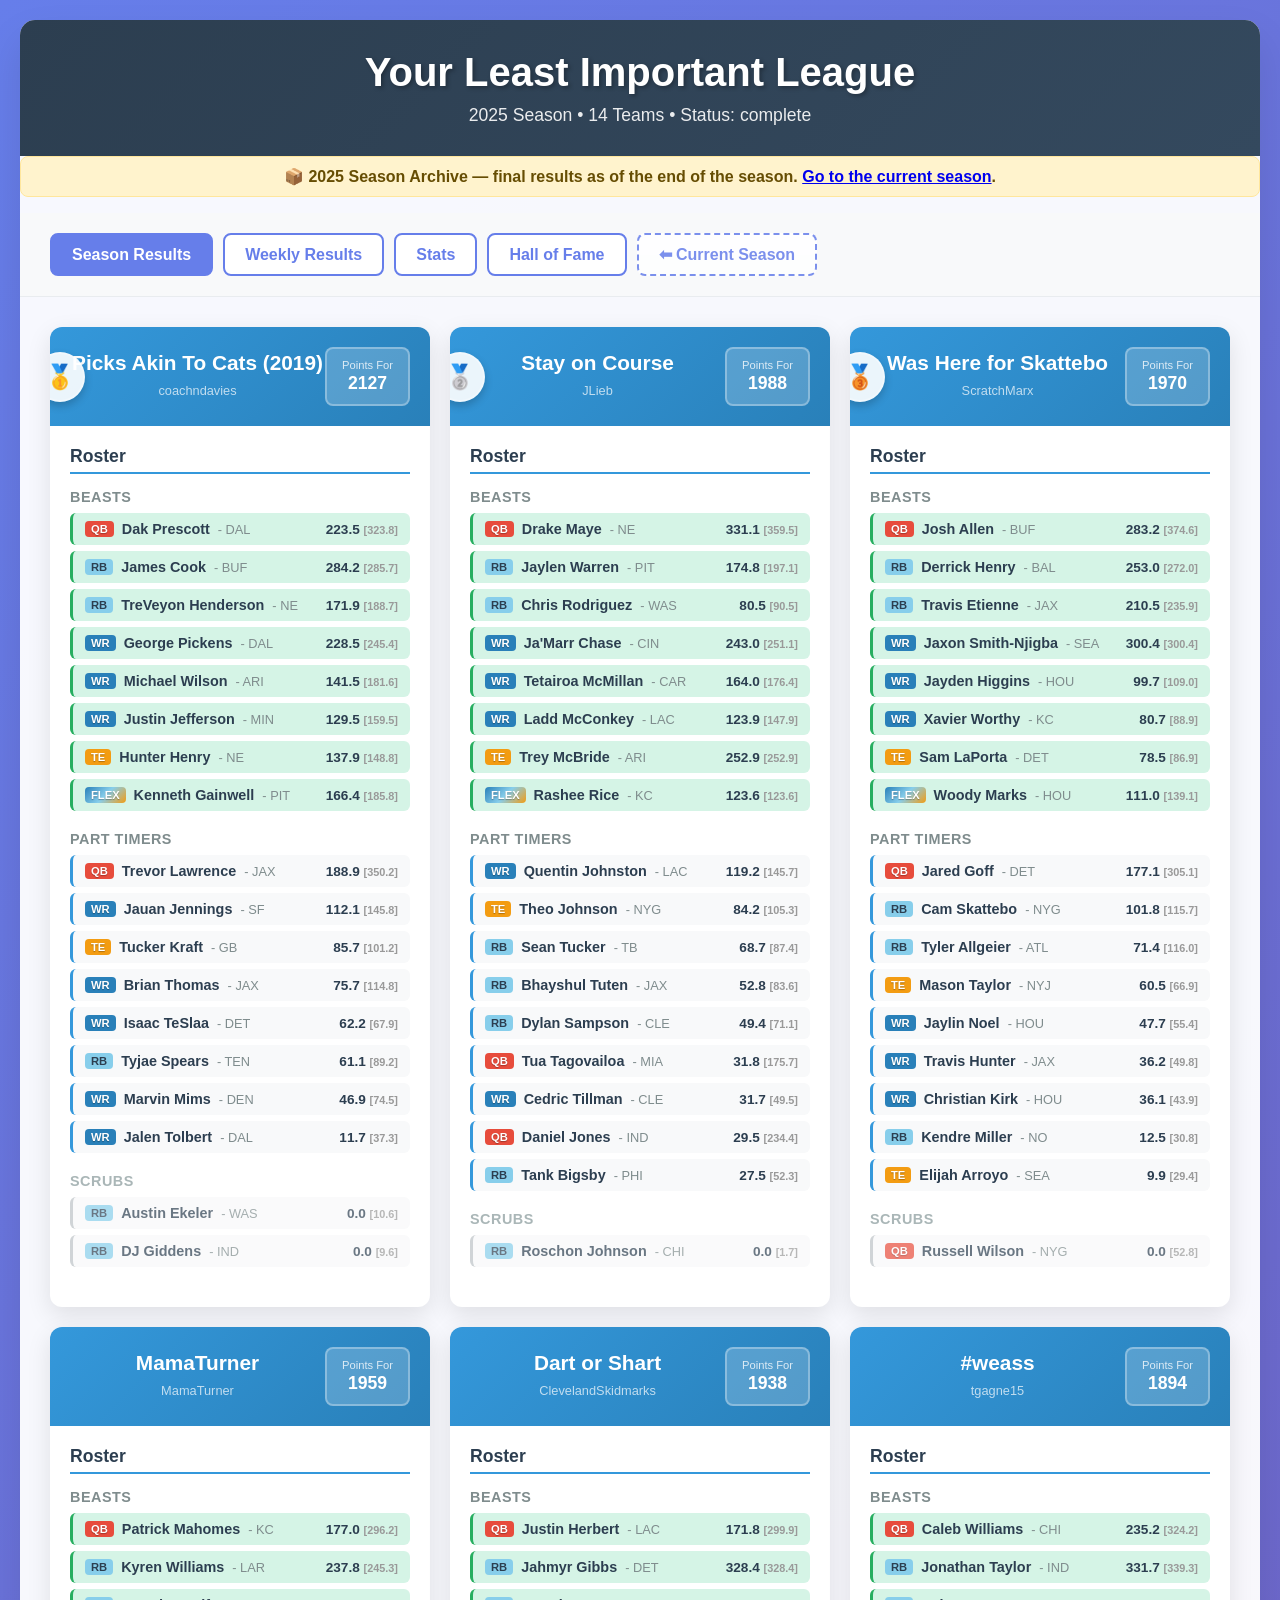
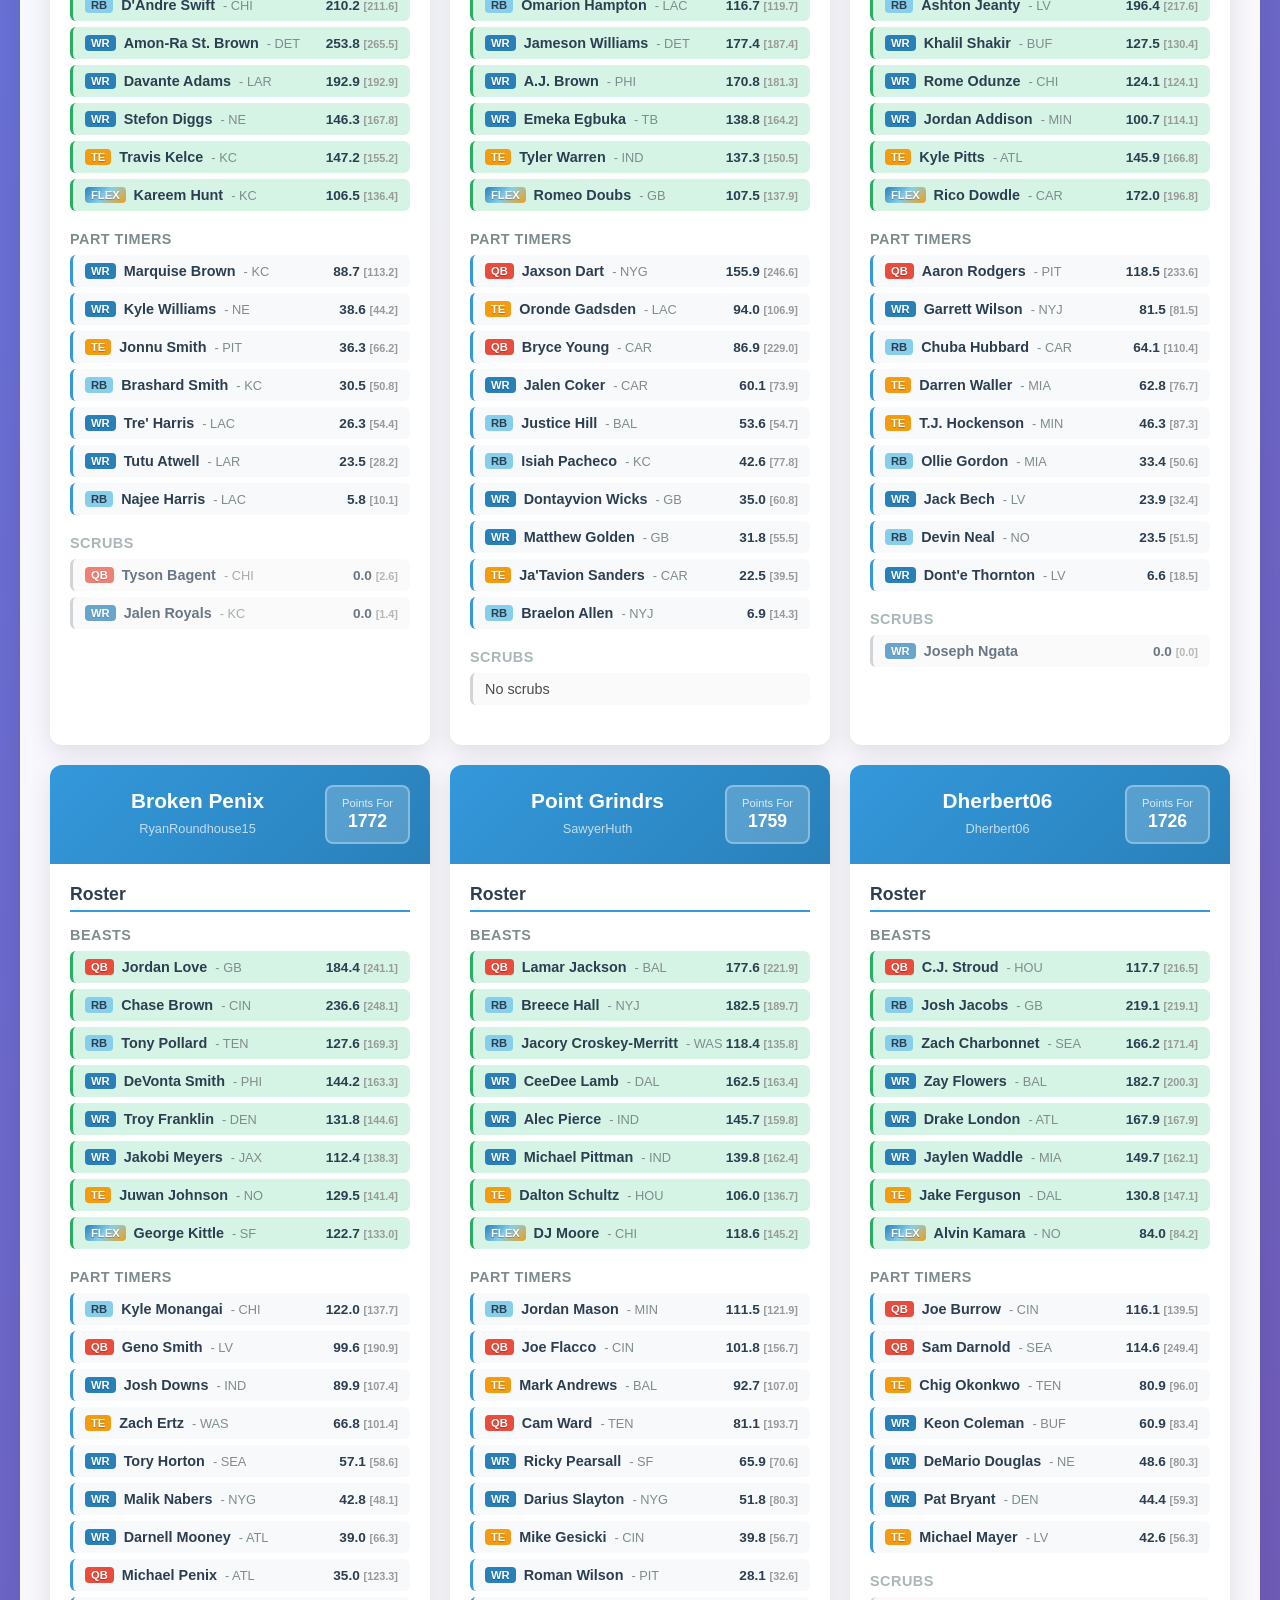
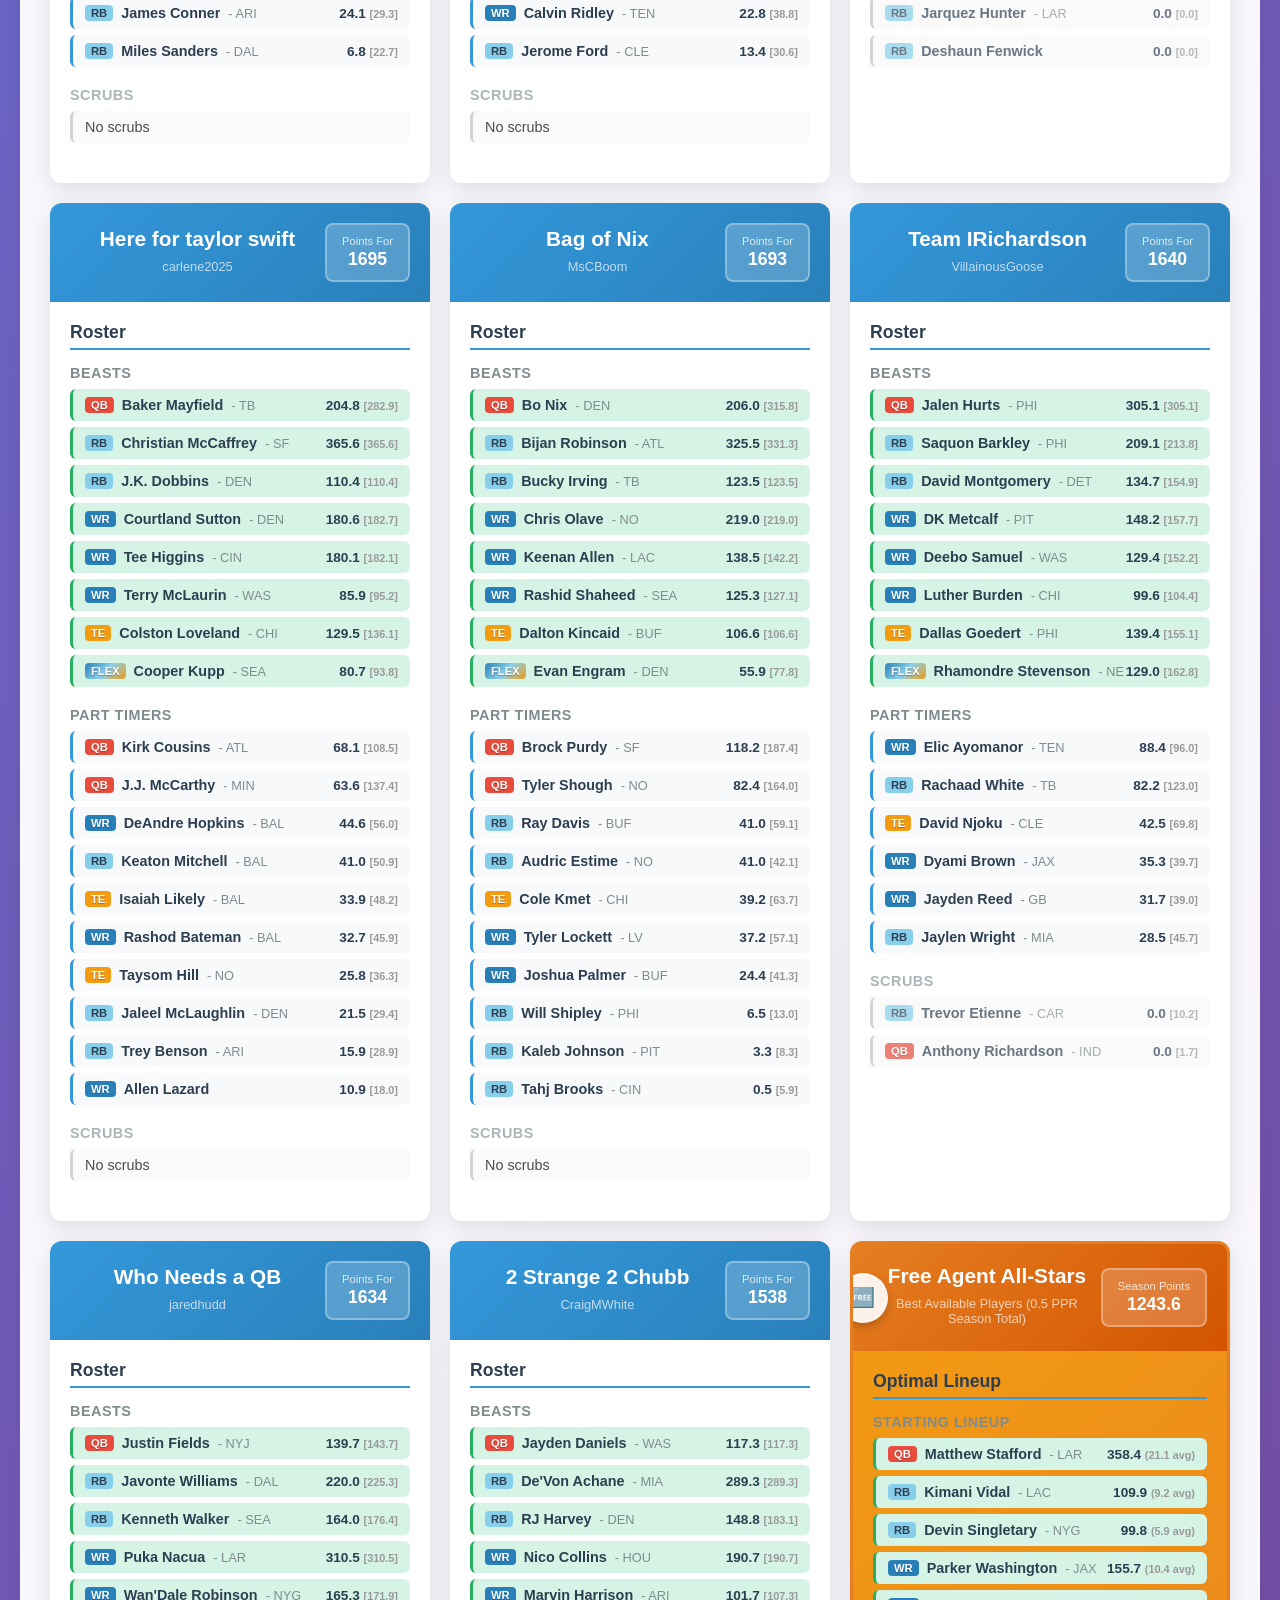
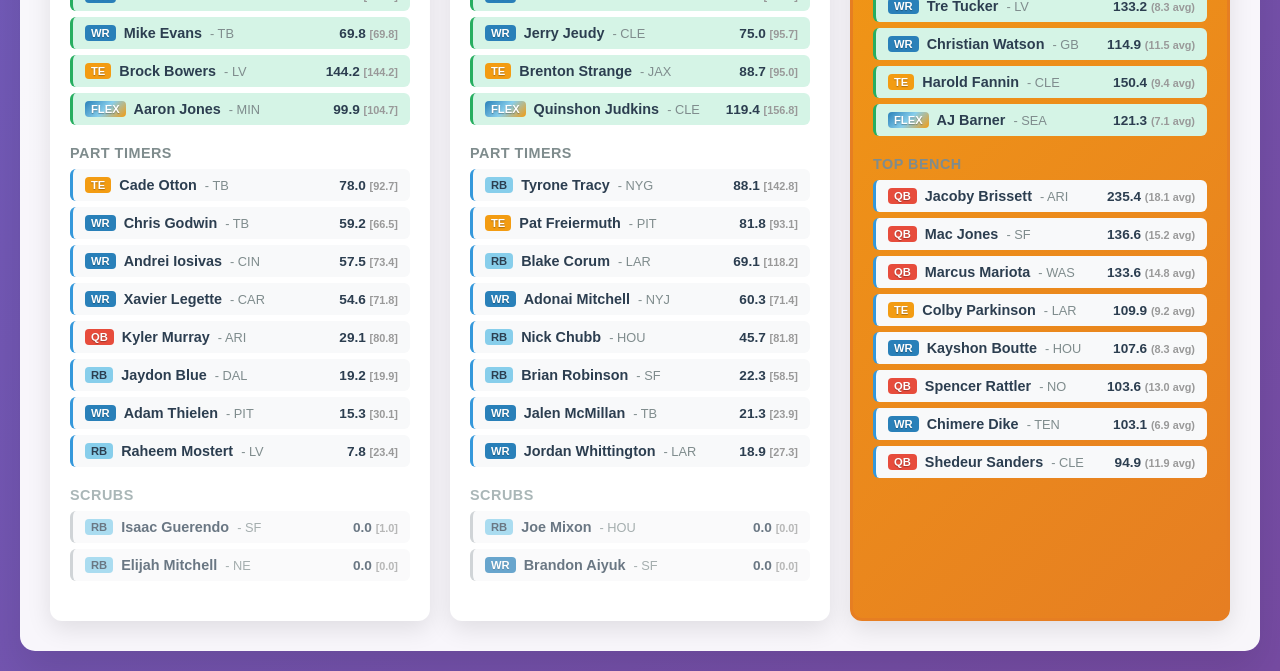
==== 2025/index.html @ ff77fad6 "Roll over to 2026 season and archive final 2025 results - Archive complete 2025 season (18 weeks) un" ====
<!DOCTYPE html>
<html lang="en">
<head>
    <meta charset="UTF-8">
    <meta name="viewport" content="width=device-width, initial-scale=1.0">
    <title>2025 Archive - Your Least Important League - Teams & Rosters</title>
    <style>
        * {
            margin: 0;
            padding: 0;
            box-sizing: border-box;
        }

        body {
            font-family: 'Segoe UI', Tahoma, Geneva, Verdana, sans-serif;
            background: linear-gradient(135deg, #667eea 0%, #764ba2 100%);
            min-height: 100vh;
            padding: 20px;
        }

        .container {
            max-width: 1400px;
            margin: 0 auto;
            background: rgba(255, 255, 255, 0.95);
            border-radius: 15px;
            box-shadow: 0 20px 40px rgba(0, 0, 0, 0.1);
            overflow: hidden;
        }

        .header {
            background: linear-gradient(135deg, #2c3e50 0%, #34495e 100%);
            color: white;
            padding: 30px;
            text-align: center;
        }

        .header h1 {
            font-size: 2.5rem;
            margin-bottom: 10px;
            text-shadow: 2px 2px 4px rgba(0, 0, 0, 0.3);
        }

        .header p {
            font-size: 1.1rem;
            opacity: 0.9;
        }

        .navigation {
            background: #f8f9fa;
            padding: 20px 30px;
            border-bottom: 1px solid #e9ecef;
            display: flex;
            justify-content: flex-start;
        }

        .nav-buttons {
            display: flex;
            gap: 10px;
        }

        .nav-button {
            padding: 10px 20px;
            border: 2px solid #667eea;
            background: white;
            color: #667eea;
            border-radius: 8px;
            cursor: pointer;
            font-weight: 600;
            font-size: 16px;
            transition: all 0.3s;
        }

        .nav-button.active {
            background: #667eea;
            color: white;
        }

        .nav-button:hover {
            background: #667eea;
            color: white;
        }

        .loading {
            text-align: center;
            padding: 50px;
            font-size: 1.2rem;
            color: #666;
        }

        .teams-grid {
            display: grid;
            grid-template-columns: repeat(auto-fit, minmax(350px, 1fr));
            gap: 20px;
            padding: 30px;
        }

        .team-card {
            background: white;
            border-radius: 12px;
            box-shadow: 0 8px 25px rgba(0, 0, 0, 0.1);
            overflow: hidden;
            transition: transform 0.3s ease, box-shadow 0.3s ease;
        }

        .team-card:hover {
            transform: translateY(-5px);
            box-shadow: 0 15px 35px rgba(0, 0, 0, 0.15);
        }

        .team-header {
            background: linear-gradient(135deg, #3498db 0%, #2980b9 100%);
            color: white;
            padding: 20px;
            text-align: center;
            display: flex;
            justify-content: space-between;
            align-items: center;
            position: relative;
        }

        .team-name {
            font-size: 1.3rem;
            font-weight: bold;
            margin-bottom: 8px;
        }

        .team-record {
            font-size: 0.9rem;
            opacity: 0.9;
        }

        .display-name {
            font-size: 0.8rem;
            opacity: 0.7;
            margin-bottom: 5px;
        }

        .team-info {
            text-align: center;
            flex: 1;
        }

        .points-box {
            background: rgba(255, 255, 255, 0.2);
            border: 2px solid rgba(255, 255, 255, 0.3);
            border-radius: 8px;
            padding: 10px 15px;
            text-align: center;
            min-width: 80px;
        }

        .points-label {
            font-size: 0.7rem;
            opacity: 0.8;
            margin-bottom: 2px;
        }

        .points-value {
            font-size: 1.1rem;
            font-weight: bold;
        }

        .position-trophy {
            position: absolute;
            left: -15px;
            top: 50%;
            transform: translateY(-50%);
            background: rgba(255, 255, 255, 0.9);
            border: 2px solid rgba(255, 255, 255, 0.3);
            border-radius: 50%;
            width: 50px;
            height: 50px;
            display: flex;
            align-items: center;
            justify-content: center;
            font-size: 1.5rem;
            box-shadow: 0 4px 8px rgba(0, 0, 0, 0.2);
        }

        .team-stats {
            background: #f8f9fa;
            padding: 15px 20px;
            border-bottom: 1px solid #e9ecef;
        }

        .stats-row {
            display: flex;
            justify-content: space-between;
            margin-bottom: 5px;
            font-size: 0.9rem;
        }

        .stats-label {
            color: #666;
        }

        .stats-value {
            font-weight: bold;
            color: #2c3e50;
        }

        .roster-section {
            padding: 20px;
        }

        .roster-title {
            font-size: 1.1rem;
            font-weight: bold;
            margin-bottom: 15px;
            color: #2c3e50;
            border-bottom: 2px solid #3498db;
            padding-bottom: 5px;
        }

        .starters, .bench, .scrubs {
            margin-bottom: 20px;
        }

        .section-label {
            font-size: 0.9rem;
            font-weight: bold;
            color: #7f8c8d;
            margin-bottom: 8px;
            text-transform: uppercase;
            letter-spacing: 0.5px;
        }

        .player-list {
            display: flex;
            flex-direction: column;
            gap: 6px;
        }

        .player {
            background: #f8f9fa;
            padding: 8px 12px;
            border-radius: 6px;
            border-left: 3px solid #3498db;
            font-size: 0.9rem;
            transition: background-color 0.2s ease;
            display: flex;
            justify-content: space-between;
            align-items: center;
        }

        .player:hover {
            background: #e9ecef;
        }

        .player.starter {
            border-left-color: #27ae60;
            background: #d5f4e6;
        }

        .player.starter:hover {
            background: #c3f0d9;
        }

        .scrubs .section-label {
            color: #95a5a6;
            opacity: 0.8;
        }

        .scrubs .player {
            background: #f8f9fa;
            border-left-color: #bdc3c7;
            opacity: 0.7;
        }

        .scrubs .player:hover {
            background: #e9ecef;
            opacity: 0.9;
        }

        .unrostered-team {
            border: 3px solid #e67e22;
            background: linear-gradient(135deg, #f39c12 0%, #e67e22 100%);
        }

        .unrostered-team .team-header {
            background: linear-gradient(135deg, #e67e22 0%, #d35400 100%);
        }

        .unrostered-team .position-trophy {
            background: rgba(255, 255, 255, 0.9);
            color: #e67e22;
            font-size: 1.2rem;
        }

        .position-badge {
            display: inline-block;
            padding: 2px 6px;
            border-radius: 4px;
            font-size: 0.7rem;
            font-weight: bold;
            color: white;
            margin-right: 8px;
            min-width: 24px;
            text-align: center;
            text-shadow: 0 1px 1px rgba(0, 0, 0, 0.3);
        }

        .position-badge.QB {
            background-color: #e74c3c;
        }

        .position-badge.RB {
            background-color: #87ceeb;
            color: #2c3e50;
            text-shadow: none;
        }

        .position-badge.WR {
            background-color: #2980b9;
        }

        .position-badge.TE {
            background-color: #f39c12;
        }

        .position-badge.FLEX {
            background: linear-gradient(135deg, #2980b9 0%, #87ceeb 50%, #f39c12 100%);
        }

        .player-name {
            font-weight: 600;
            color: #2c3e50;
        }

        .player-position {
            color: #7f8c8d;
            font-size: 0.8rem;
            margin-left: 8px;
        }

        .player-points {
            color: #2c3e50;
            font-weight: bold;
            font-size: 0.85rem;
            margin-left: auto;
        }

        .player-info {
            display: flex;
            align-items: center;
            flex: 1;
        }

        .error {
            text-align: center;
            padding: 50px;
            color: #e74c3c;
            font-size: 1.1rem;
        }

        @media (max-width: 768px) {
            .teams-grid {
                grid-template-columns: 1fr;
                padding: 15px;
            }
            
            .header h1 {
                font-size: 2rem;
            }

            .navigation {
                padding: 15px;
                flex-direction: column;
                align-items: flex-start;
                gap: 15px;
            }

            .nav-buttons {
                flex-direction: column;
                width: 100%;
            }

            .nav-button {
                width: 100%;
                text-align: center;
            }
        }
        .nav-button-archive {
            opacity: 0.85;
            border-style: dashed;
        }
        .archive-banner {
            background: #fff3cd;
            color: #664d03;
            border: 1px solid #ffe69c;
            border-radius: 8px;
            padding: 10px 16px;
            margin: 0 0 16px 0;
            text-align: center;
            font-weight: 600;
        }
    </style>
</head>
<body>
    <div class="container">
        <div class="header">
            <h1 id="league-name">Loading League...</h1>
            <p id="league-info">Fetching league information...</p>
        </div>

        <div class="archive-banner">📦 2025 Season Archive — final results as of the end of the season. <a href="../index.html">Go to the current season</a>.</div>

        <div class="navigation">
            <div class="nav-buttons">
                <button class="nav-button active">Season Results</button>
                <button class="nav-button" onclick="window.location.href='weekly.html'">Weekly Results</button>
                <button class="nav-button" onclick="window.location.href='stats.html'">Stats</button>
                <button class="nav-button" onclick="window.location.href='hall-of-fame.html'">Hall of Fame</button>
                <button class="nav-button nav-button-archive" onclick="window.location.href='../index.html'">⬅ Current Season</button>
            </div>
        </div>
        
        <div id="loading" class="loading">
            <p>Loading teams and rosters...</p>
        </div>
        
        <div id="teams-container" class="teams-grid" style="display: none;"></div>
        
        <div id="error" class="error" style="display: none;">
            <p>Error loading league data. Please make sure you've run the Python script first and all JSON files are in the same directory.</p>
        </div>
    </div>

    <script>
        const PLAYERS_FILE = '../nfl_players.json';

        class LeagueViewer {
            constructor() {
                this.players = {};
                this.leagueInfo = {};
                this.users = [];
                this.rosters = [];
                this.playerPoints = {};
                this.unrosteredPlayers = null;
            }

            async loadData() {
                try {
                    // Load all required data from local JSON files
                    // web_interface_data.json tells us which league ID the other files use
                    const webDataResponse = await fetch('web_interface_data.json');
                    if (!webDataResponse.ok) throw new Error('Failed to load web_interface_data.json');
                    const webData = await webDataResponse.json();
                    const leagueId = webData.league_info.league_id;

                    const [playersResponse, leagueResponse, usersResponse, rostersResponse] = await Promise.all([
                        fetch(PLAYERS_FILE),
                        fetch(`league_${leagueId}_info.json`),
                        fetch(`league_${leagueId}_users.json`),
                        fetch(`league_${leagueId}_rosters.json`)
                    ]);

                    if (!playersResponse.ok || !leagueResponse.ok || !usersResponse.ok || !rostersResponse.ok) {
                        throw new Error('Failed to load local JSON files');
                    }

                    this.players = await playersResponse.json();
                    this.leagueInfo = await leagueResponse.json();
                    this.users = await usersResponse.json();
                    this.rosters = await rostersResponse.json();
                    
                    // Try to load unrostered players season data
                    try {
                        const unrosteredResponse = await fetch(`league_${this.leagueInfo.league_id}_unrostered_season_stats.json`);
                        if (unrosteredResponse.ok) {
                            this.unrosteredPlayers = await unrosteredResponse.json();
                        }
                    } catch (error) {
                        console.log('Unrostered players season data not available:', error);
                    }
                    
                    this.calculatePlayerPoints(webData);
                    this.displayLeague();
                } catch (error) {
                    console.error('Error loading data:', error);
                    this.showError();
                }
            }

            getPlayerName(playerId) {
                if (!playerId) return 'Unknown Player';
                
                const player = this.players[playerId];
                if (player) {
                    const position = player.position || '';
                    const team = player.team || '';
                    return {
                        name: `${player.first_name || ''} ${player.last_name || ''}`.trim() || 'Unknown Player',
                        position: position,
                        team: team,
                        displayName: `${player.first_name || ''} ${player.last_name || ''}`.trim() || 'Unknown Player'
                    };
                }
                return {
                    name: `Player ${playerId}`,
                    position: '',
                    team: '',
                    displayName: `Player ${playerId}`
                };
            }

            calculatePlayerPoints(webData) {
                this.playerPoints = {};
                this.totalPlayerPoints = {};
                
                // Calculate both starter points and total seasonal points
                if (webData.weeks) {
                    webData.weeks.forEach(week => {
                        week.matchups.forEach(matchup => {
                            // Calculate total seasonal points (including bench)
                            if (matchup.players_points) {
                                Object.entries(matchup.players_points).forEach(([playerId, points]) => {
                                    if (!this.totalPlayerPoints[playerId]) {
                                        this.totalPlayerPoints[playerId] = 0;
                                    }
                                    this.totalPlayerPoints[playerId] += points || 0;
                                });
                            }
                            
                            // Calculate starter-only points
                            if (matchup.starters && matchup.starters_points) {
                                // Only count points when player was actually a starter
                                matchup.starters.forEach((playerId, index) => {
                                    if (!this.playerPoints[playerId]) {
                                        this.playerPoints[playerId] = 0;
                                    }
                                    // Add the points from starters_points array (actual scoring points)
                                    this.playerPoints[playerId] += matchup.starters_points[index] || 0;
                                });
                            }
                        });
                    });
                }
            }

            getUserByOwnerId(ownerId) {
                return this.users.find(user => user.user_id === ownerId);
            }

            displayLeague() {
                // Update header
                document.getElementById('league-name').textContent = this.leagueInfo.name || 'Fantasy League';
                document.getElementById('league-info').textContent = 
                    `${this.leagueInfo.season || ''} Season • ${this.leagueInfo.total_rosters || 0} Teams • Status: ${this.leagueInfo.status || 'Unknown'}`;

                // Hide loading, show teams
                document.getElementById('loading').style.display = 'none';
                document.getElementById('teams-container').style.display = 'grid';

                const container = document.getElementById('teams-container');
                container.innerHTML = '';

                // Create array of all teams (regular + unrostered)
                const allTeams = [];
                
                // Add regular teams
                this.rosters.forEach(roster => {
                    allTeams.push({
                        type: 'regular',
                        roster: roster,
                        points: roster.settings?.fpts || 0
                    });
                });

                // Add unrostered team if data is available
                if (this.unrosteredPlayers) {
                    const unrosteredLineup = this.getOptimalUnrosteredLineup();
                    if (unrosteredLineup) {
                        allTeams.push({
                            type: 'unrostered',
                            points: unrosteredLineup.totalPoints,
                            lineup: unrosteredLineup
                        });
                    }
                }

                // Sort all teams by total points (highest first)
                allTeams.sort((a, b) => b.points - a.points);

                // Create and append team cards in order
                allTeams.forEach((team, index) => {
                    let teamCard;
                    if (team.type === 'regular') {
                        teamCard = this.createTeamCard(team.roster, index + 1);
                    } else {
                        teamCard = this.createUnrosteredTeamCard(index + 1, team.lineup);
                    }
                    container.appendChild(teamCard);
                });
            }

            getOptimalLineup(roster) {
                if (!roster.players) return { starters: [], bench: [], scrubs: [] };
                
                // Get all players with their positions and points
                const playersWithData = roster.players.map(playerId => {
                    const playerInfo = this.getPlayerName(playerId);
                    const points = this.playerPoints[playerId] || 0;
                    return {
                        id: playerId,
                        position: playerInfo.position,
                        points: points,
                        info: playerInfo
                    };
                }).filter(player => player.position); // Only include players with known positions
                
                // Separate players with starter points from scrubs (0 starter points)
                const playersWithStarterPoints = playersWithData.filter(p => p.points > 0);
                const scrubs = playersWithData.filter(p => p.points === 0);
                
                // Sort by points (highest first)
                playersWithStarterPoints.sort((a, b) => b.points - a.points);
                scrubs.sort((a, b) => (this.totalPlayerPoints[b.id] || 0) - (this.totalPlayerPoints[a.id] || 0));
                
                // Separate by position (only players with starter points)
                const qbs = playersWithStarterPoints.filter(p => p.position === 'QB');
                const rbs = playersWithStarterPoints.filter(p => p.position === 'RB');
                const wrs = playersWithStarterPoints.filter(p => p.position === 'WR');
                const tes = playersWithStarterPoints.filter(p => p.position === 'TE');
                
                const starters = [];
                const used = new Set();
                
                // 1 QB (highest scoring)
                if (qbs.length > 0) {
                    starters.push(qbs[0]);
                    used.add(qbs[0].id);
                }
                
                // 2 RBs (highest scoring)
                for (let i = 0; i < Math.min(2, rbs.length); i++) {
                    starters.push(rbs[i]);
                    used.add(rbs[i].id);
                }
                
                // 3 WRs (highest scoring)
                for (let i = 0; i < Math.min(3, wrs.length); i++) {
                    starters.push(wrs[i]);
                    used.add(wrs[i].id);
                }
                
                // 1 TE (highest scoring)
                if (tes.length > 0) {
                    starters.push(tes[0]);
                    used.add(tes[0].id);
                }
                
                // 1 FLEX (next highest WR, RB, or TE not already used)
                const flexCandidates = [...rbs, ...wrs, ...tes].filter(p => !used.has(p.id));
                if (flexCandidates.length > 0) {
                    flexCandidates.sort((a, b) => b.points - a.points);
                    starters.push({ ...flexCandidates[0], isFlex: true });
                    used.add(flexCandidates[0].id);
                }
                
                // Bench is everyone else with starter points
                const bench = playersWithStarterPoints.filter(p => !used.has(p.id));
                
                return { starters, bench, scrubs };
            }

            getOptimalUnrosteredLineup() {
                if (!this.unrosteredPlayers || !this.unrosteredPlayers.players) {
                    return null;
                }

                // Get all unrostered players with their positions and season points
                const playersWithData = this.unrosteredPlayers.players.map(playerData => {
                    return {
                        id: playerData.player_id,
                        position: playerData.player_info.position,
                        points: playerData.total_fantasy_points || 0,
                        weeksPlayed: playerData.weeks_played || 0,
                        avgPoints: playerData.avg_points_per_week || 0,
                        info: {
                            name: playerData.player_info.name,
                            displayName: playerData.player_info.name,
                            team: playerData.player_info.team,
                            position: playerData.player_info.position
                        },
                        seasonStats: playerData.season_stats
                    };
                }).filter(player => player.position && !['DEF', 'K'].includes(player.position)); // Exclude DEF and K for lineup

                // Separate by position
                const qbs = playersWithData.filter(p => p.position === 'QB').slice(0, 5);
                const rbs = playersWithData.filter(p => p.position === 'RB').slice(0, 10);
                const wrs = playersWithData.filter(p => p.position === 'WR').slice(0, 10);
                const tes = playersWithData.filter(p => p.position === 'TE').slice(0, 5);

                const starters = [];
                const used = new Set();

                // 1 QB (highest scoring)
                if (qbs.length > 0) {
                    starters.push(qbs[0]);
                    used.add(qbs[0].id);
                }

                // 2 RBs (highest scoring)
                for (let i = 0; i < Math.min(2, rbs.length); i++) {
                    starters.push(rbs[i]);
                    used.add(rbs[i].id);
                }

                // 3 WRs (highest scoring)
                for (let i = 0; i < Math.min(3, wrs.length); i++) {
                    starters.push(wrs[i]);
                    used.add(wrs[i].id);
                }

                // 1 TE (highest scoring)
                if (tes.length > 0) {
                    starters.push(tes[0]);
                    used.add(tes[0].id);
                }

                // 1 FLEX (next highest WR, RB, or TE not already used)
                const flexCandidates = [...rbs, ...wrs, ...tes].filter(p => !used.has(p.id));
                if (flexCandidates.length > 0) {
                    flexCandidates.sort((a, b) => b.points - a.points);
                    starters.push({ ...flexCandidates[0], isFlex: true });
                    used.add(flexCandidates[0].id);
                }

                // Bench is remaining top players
                const bench = playersWithData.filter(p => !used.has(p.id)).slice(0, 8);

                // Calculate total points
                const totalPoints = starters.reduce((sum, player) => sum + player.points, 0);

                return { starters, bench, totalPoints };
            }

            createTeamCard(roster, position) {
                const user = this.getUserByOwnerId(roster.owner_id);
                const teamName = user?.metadata?.team_name || user?.display_name || 'Unknown Team';
                
                const wins = roster.settings?.wins || 0;
                const losses = roster.settings?.losses || 0;
                const ties = roster.settings?.ties || 0;
                const points = roster.settings?.fpts || 0;
                const pointsAgainst = roster.settings?.fpts_against || 0;

                const card = document.createElement('div');
                card.className = 'team-card';

                // Determine trophy emoji based on position
                let trophyHtml = '';
                if (position === 1) {
                    trophyHtml = '<div class="position-trophy">🥇</div>';
                } else if (position === 2) {
                    trophyHtml = '<div class="position-trophy">🥈</div>';
                } else if (position === 3) {
                    trophyHtml = '<div class="position-trophy">🥉</div>';
                }

                card.innerHTML = `
                    <div class="team-header">
                        ${trophyHtml}
                        <div class="team-info">
                            <div class="team-name">${teamName}</div>
                            <div class="display-name">${user?.display_name || 'Unknown User'}</div>
                        </div>
                        <div class="points-box">
                            <div class="points-label">Points For</div>
                            <div class="points-value">${points}</div>
                        </div>
                    </div>
                    <div class="roster-section">
                        <div class="roster-title">Roster</div>
                        <div class="starters">
                            <div class="section-label">Beasts</div>
                            <div class="player-list" id="starters-${roster.roster_id}"></div>
                        </div>
                        <div class="bench">
                            <div class="section-label">Part Timers</div>
                            <div class="player-list" id="bench-${roster.roster_id}"></div>
                        </div>
                        <div class="scrubs">
                            <div class="section-label">Scrubs</div>
                            <div class="player-list" id="scrubs-${roster.roster_id}"></div>
                        </div>
                    </div>
                `;

                // Get optimal lineup
                const lineup = this.getOptimalLineup(roster);

                // Add starters
                const startersContainer = card.querySelector(`#starters-${roster.roster_id}`);
                if (lineup.starters.length > 0) {
                    lineup.starters.forEach(player => {
                        const playerDiv = this.createPlayerElementFromData(player, true);
                        startersContainer.appendChild(playerDiv);
                    });
                } else {
                    startersContainer.innerHTML = '<div class="player">No starters available</div>';
                }

                // Add bench players
                const benchContainer = card.querySelector(`#bench-${roster.roster_id}`);
                if (lineup.bench.length > 0) {
                    lineup.bench.forEach(player => {
                        const playerDiv = this.createPlayerElementFromData(player, false);
                        benchContainer.appendChild(playerDiv);
                    });
                } else {
                    benchContainer.innerHTML = '<div class="player">No bench players</div>';
                }

                // Add scrubs (players with 0 starter points)
                const scrubsContainer = card.querySelector(`#scrubs-${roster.roster_id}`);
                if (lineup.scrubs.length > 0) {
                    lineup.scrubs.forEach(player => {
                        const playerDiv = this.createPlayerElementFromData(player, false);
                        scrubsContainer.appendChild(playerDiv);
                    });
                } else {
                    scrubsContainer.innerHTML = '<div class="player">No scrubs</div>';
                }

                return card;
            }

            createUnrosteredTeamCard(position, lineup = null) {
                const unrosteredLineup = lineup || this.getOptimalUnrosteredLineup();
                if (!unrosteredLineup) {
                    return null;
                }

                const card = document.createElement('div');
                card.className = 'team-card unrostered-team';

                // Determine trophy emoji based on position
                let trophyHtml = '';
                if (position === 1) {
                    trophyHtml = '<div class="position-trophy">🥇</div>';
                } else if (position === 2) {
                    trophyHtml = '<div class="position-trophy">🥈</div>';
                } else if (position === 3) {
                    trophyHtml = '<div class="position-trophy">🥉</div>';
                } else {
                    trophyHtml = '<div class="position-trophy">🆓</div>';
                }

                card.innerHTML = `
                    <div class="team-header">
                        ${trophyHtml}
                        <div class="team-info">
                            <div class="team-name">Free Agent All-Stars</div>
                            <div class="display-name">Best Available Players (0.5 PPR Season Total)</div>
                        </div>
                        <div class="points-box">
                            <div class="points-label">Season Points</div>
                            <div class="points-value">${unrosteredLineup.totalPoints.toFixed(1)}</div>
                        </div>
                    </div>
                    <div class="roster-section">
                        <div class="roster-title">Optimal Lineup</div>
                        <div class="starters">
                            <div class="section-label">Starting Lineup</div>
                            <div class="player-list" id="unrostered-starters"></div>
                        </div>
                        <div class="bench">
                            <div class="section-label">Top Bench</div>
                            <div class="player-list" id="unrostered-bench"></div>
                        </div>
                    </div>
                `;

                // Add starters
                const startersContainer = card.querySelector('#unrostered-starters');
                unrosteredLineup.starters.forEach(player => {
                    const playerDiv = this.createUnrosteredPlayerElement(player, true);
                    startersContainer.appendChild(playerDiv);
                });

                // Add bench players
                const benchContainer = card.querySelector('#unrostered-bench');
                unrosteredLineup.bench.forEach(player => {
                    const playerDiv = this.createUnrosteredPlayerElement(player, false);
                    benchContainer.appendChild(playerDiv);
                });

                return card;
            }

            createUnrosteredPlayerElement(player, isStarter) {
                const playerDiv = document.createElement('div');
                playerDiv.className = `player ${isStarter ? 'starter' : ''}`;
                
                const position = player.isFlex ? 'FLEX' : player.position;
                const teamText = player.info.team ? ` - ${player.info.team}` : '';
                
                const positionBadge = position ? `<span class="position-badge ${position}">${position}</span>` : '';
                
                playerDiv.innerHTML = `
                    <div class="player-info">
                        ${positionBadge}
                        <span class="player-name">${player.info.displayName}</span>
                        <span class="player-position">${teamText}</span>
                    </div>
                    <span class="player-points">${player.points.toFixed(1)} <span style="color: #999; font-size: 0.8em;">(${player.avgPoints.toFixed(1)} avg)</span></span>
                `;
                
                return playerDiv;
            }

            createPlayerElement(playerInfo, isStarter, playerId) {
                const playerDiv = document.createElement('div');
                playerDiv.className = `player ${isStarter ? 'starter' : ''}`;
                
                const position = playerInfo.position || '';
                const teamText = playerInfo.team ? ` - ${playerInfo.team}` : '';
                const starterPoints = this.playerPoints[playerId] || 0;
                const totalPoints = this.totalPlayerPoints[playerId] || 0;
                
                const positionBadge = position ? `<span class="position-badge ${position}">${position}</span>` : '';
                
                playerDiv.innerHTML = `
                    <div class="player-info">
                        ${positionBadge}
                        <span class="player-name">${playerInfo.displayName}</span>
                        <span class="player-position">${teamText}</span>
                    </div>
                    <span class="player-points">${starterPoints.toFixed(1)} <span style="color: #999; font-size: 0.8em;">[${totalPoints.toFixed(1)}]</span></span>
                `;
                
                return playerDiv;
            }

            createPlayerElementFromData(player, isStarter) {
                const playerDiv = document.createElement('div');
                playerDiv.className = `player ${isStarter ? 'starter' : ''}`;
                
                const position = player.isFlex ? 'FLEX' : player.position;
                const teamText = player.info.team ? ` - ${player.info.team}` : '';
                const totalPoints = this.totalPlayerPoints[player.id] || 0;
                
                const positionBadge = position ? `<span class="position-badge ${position}">${position}</span>` : '';
                
                playerDiv.innerHTML = `
                    <div class="player-info">
                        ${positionBadge}
                        <span class="player-name">${player.info.displayName}</span>
                        <span class="player-position">${teamText}</span>
                    </div>
                    <span class="player-points">${player.points.toFixed(1)} <span style="color: #999; font-size: 0.8em;">[${totalPoints.toFixed(1)}]</span></span>
                `;
                
                return playerDiv;
            }

            showError() {
                document.getElementById('loading').style.display = 'none';
                const errorDiv = document.getElementById('error');
                errorDiv.innerHTML = `
                    <h3>Failed to load league data</h3>
                    <p><strong>Possible solutions:</strong></p>
                    <ul style="text-align: left; display: inline-block; margin: 20px 0;">
                        <li>Make sure you've run the Python script first: <code>python sleeper_league_data.py [league_id]</code></li>
                        <li>Check that all JSON files exist in the same directory</li>
                        <li>If serving locally, use: <code>python3 -m http.server 8080</code></li>
                        <li>Make sure you're accessing via HTTP (not file://) to avoid CORS issues</li>
                    </ul>
                `;
                errorDiv.style.display = 'block';
            }
        }

        // Initialize the league viewer when the page loads
        document.addEventListener('DOMContentLoaded', () => {
            const viewer = new LeagueViewer();
            viewer.loadData();
        });
    </script>
</body>
</html>
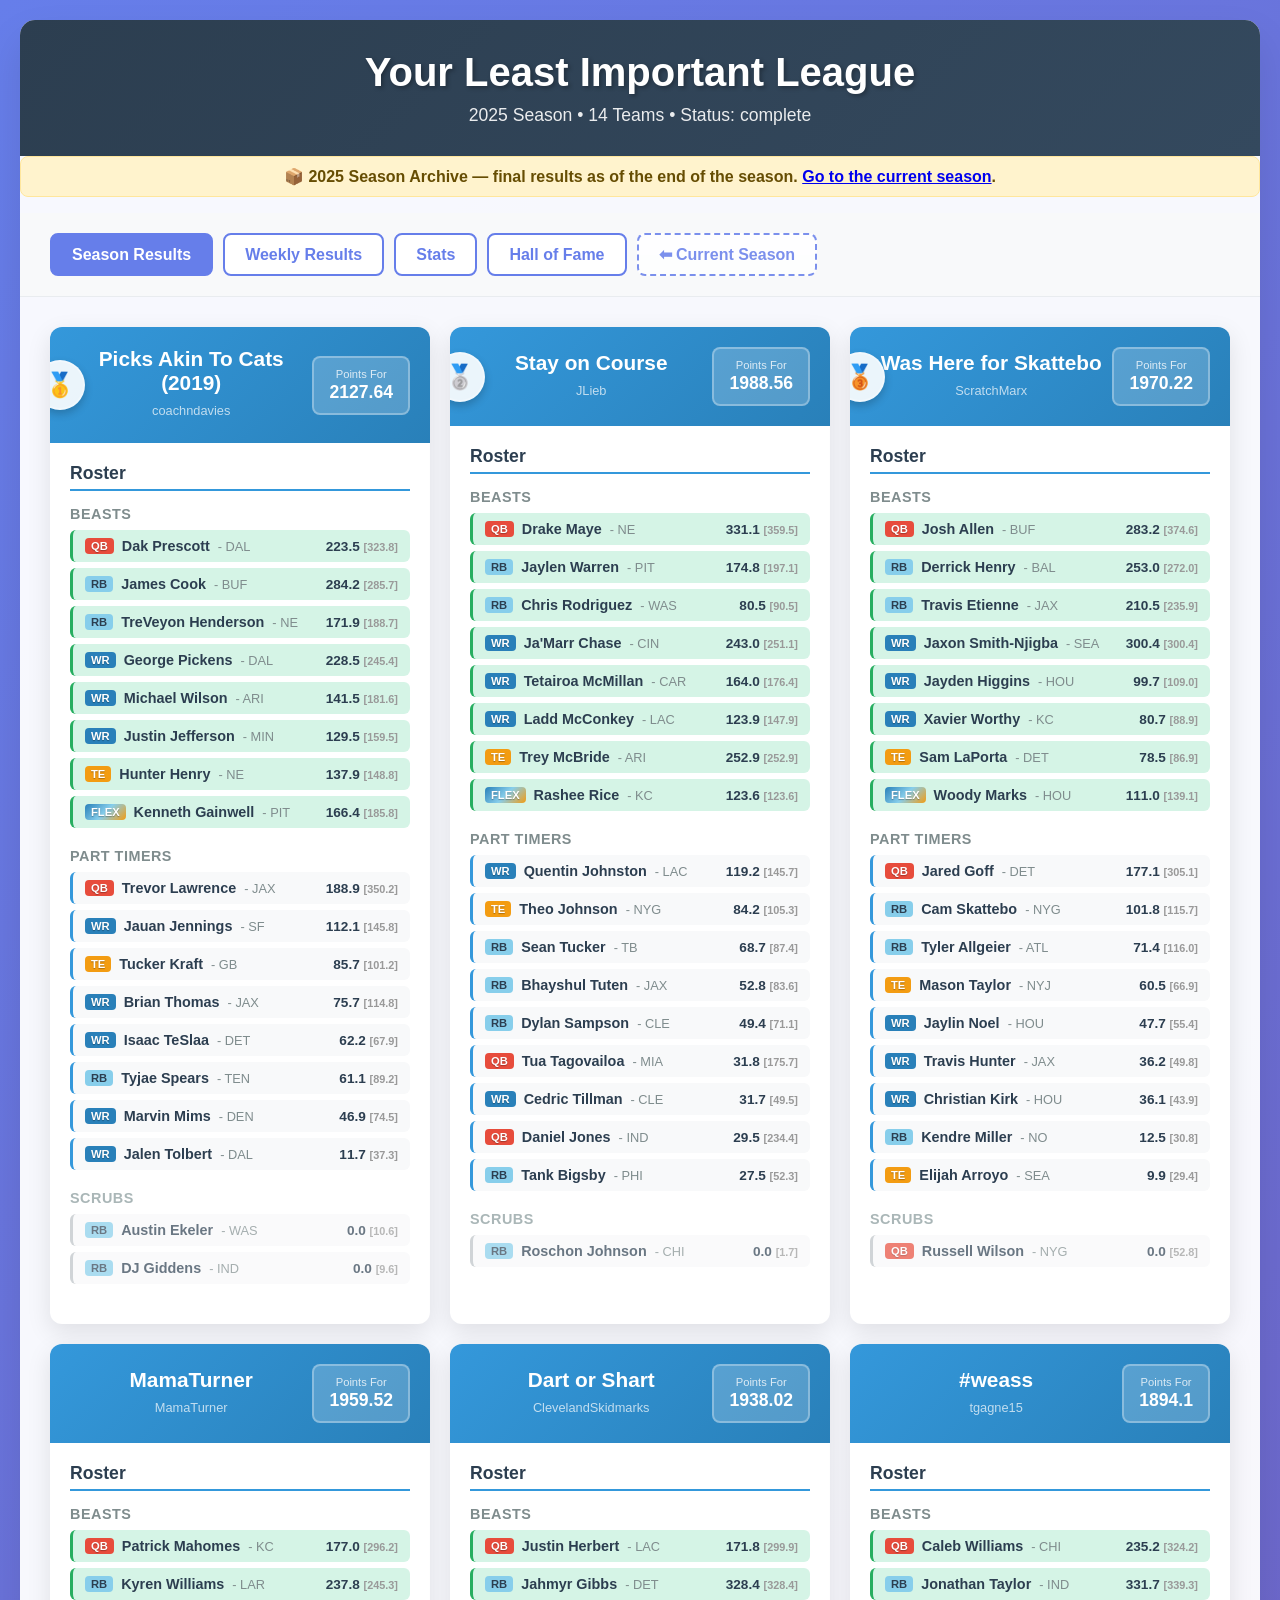
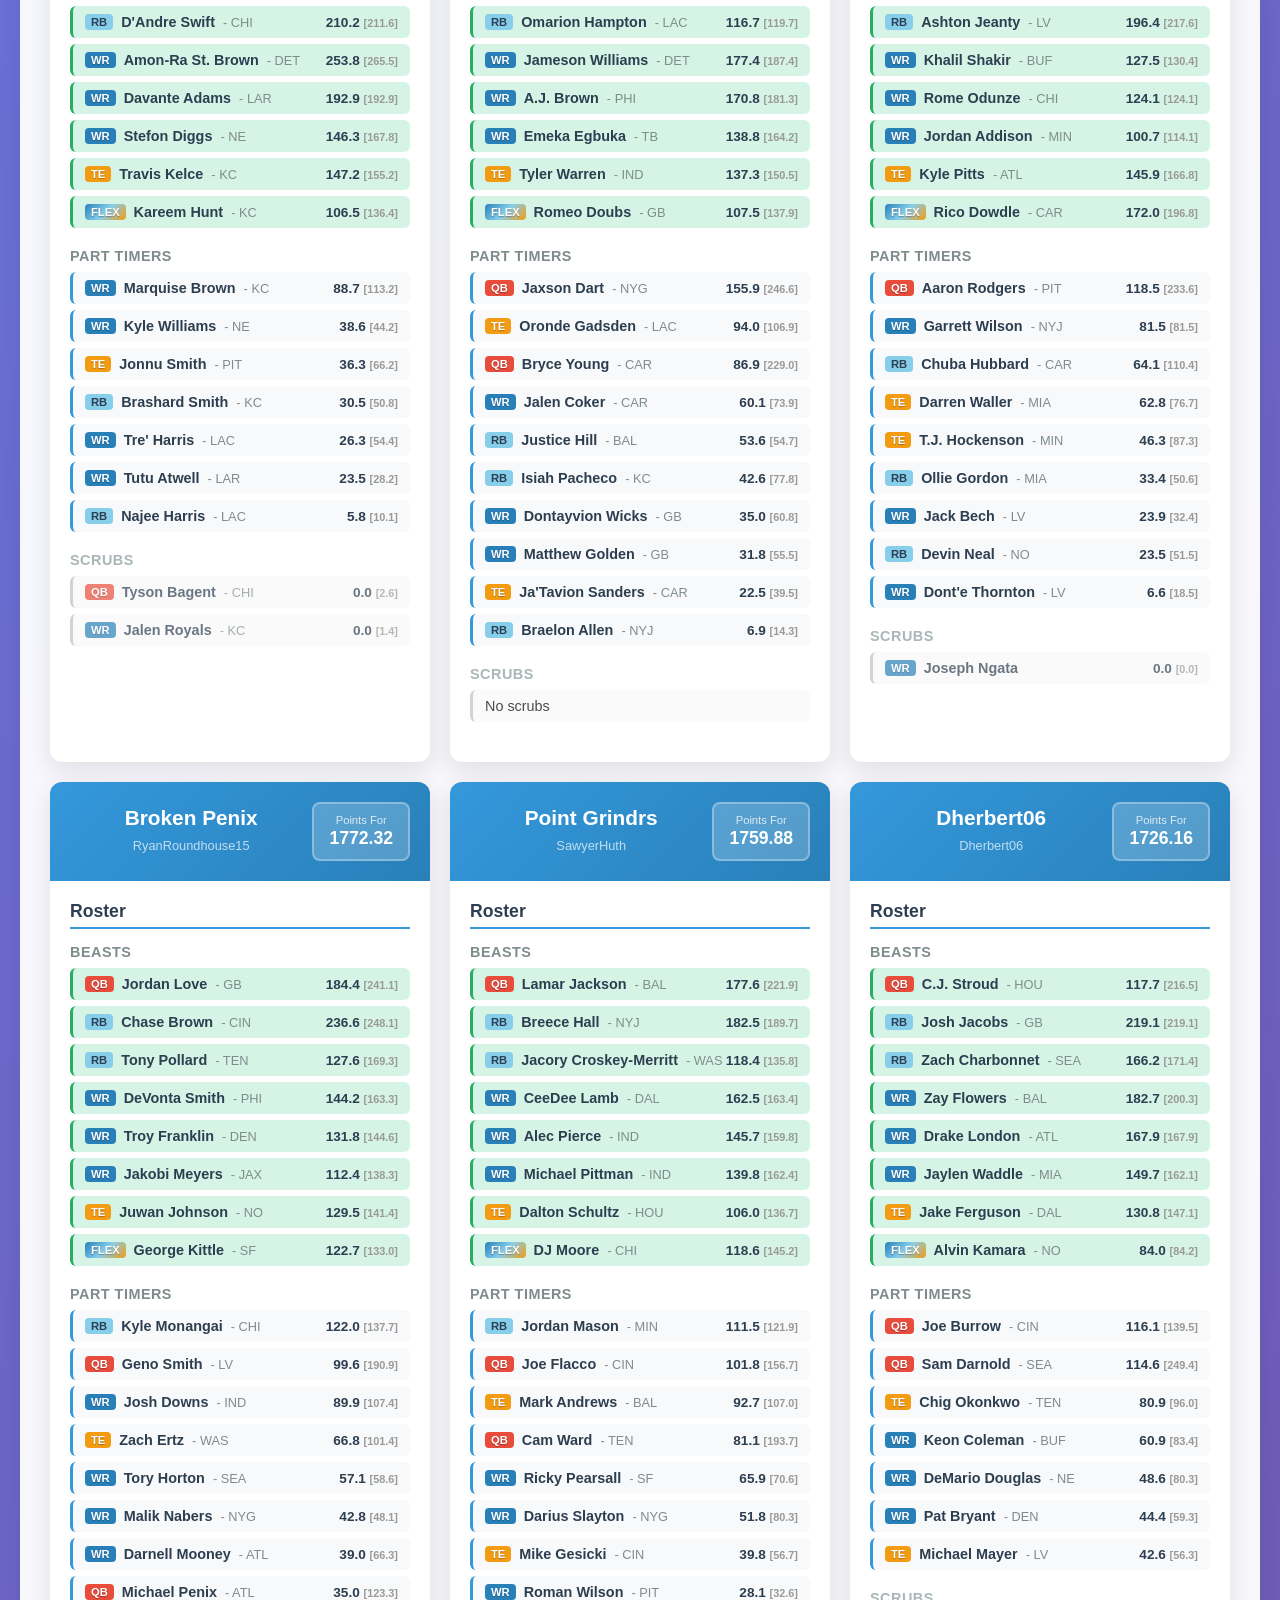
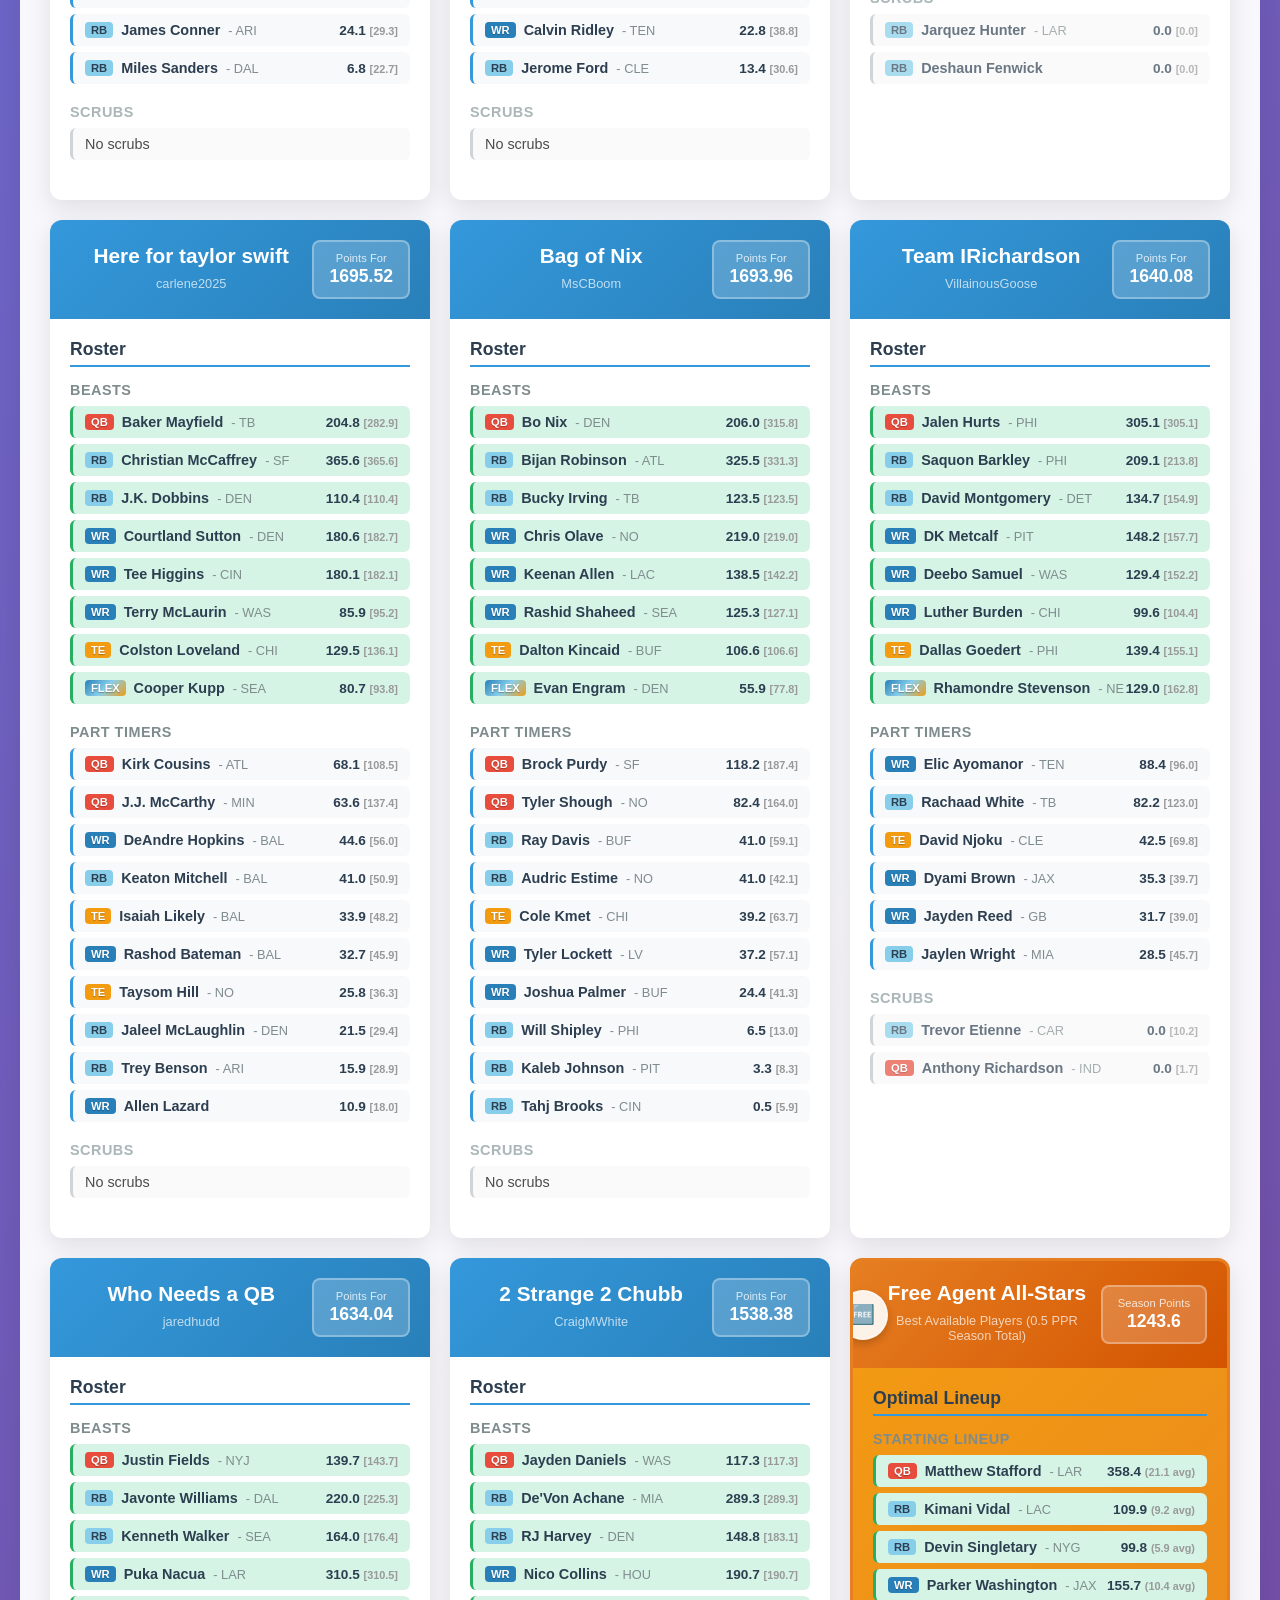
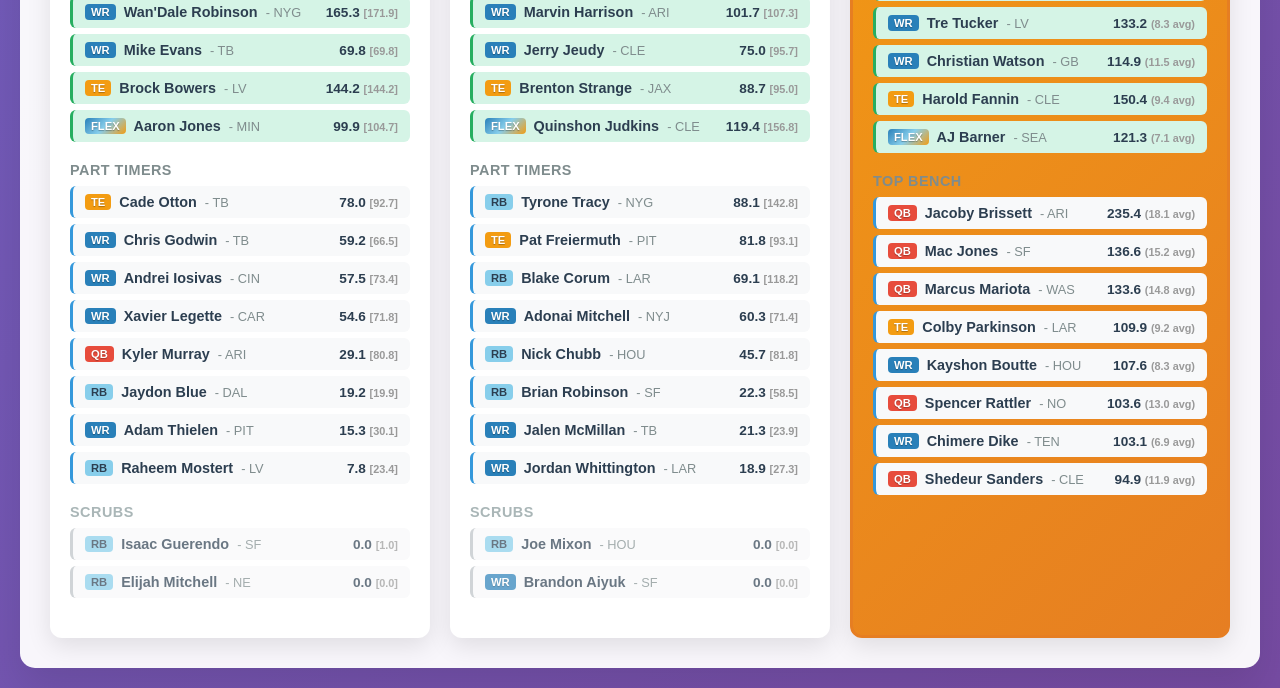
==== commit 78229fec: "Refresh 2026 week 1 data; show decimal part of season point totals Points For was 0 because the rost" ====
--- a/2025/index.html
+++ b/2025/index.html
@@ -428,6 +428,15 @@
 
     <script>
         const PLAYERS_FILE = '../nfl_players.json';
+
+        // Sleeper stores season totals as an integer part plus a separate
+        // "<key>_decimal" field (e.g. fpts: 92, fpts_decimal: 66 => 92.66).
+        function sleeperPoints(settings, key) {
+            if (!settings) return 0;
+            const whole = settings[key] || 0;
+            const decimal = settings[`${key}_decimal`] || 0;
+            return Math.round((whole + decimal / 100) * 100) / 100;
+        }
 
         class LeagueViewer {
             constructor() {
@@ -563,7 +572,7 @@
                     allTeams.push({
                         type: 'regular',
                         roster: roster,
-                        points: roster.settings?.fpts || 0
+                        points: sleeperPoints(roster.settings, 'fpts')
                     });
                 });
 
@@ -744,8 +753,8 @@
                 const wins = roster.settings?.wins || 0;
                 const losses = roster.settings?.losses || 0;
                 const ties = roster.settings?.ties || 0;
-                const points = roster.settings?.fpts || 0;
-                const pointsAgainst = roster.settings?.fpts_against || 0;
+                const points = sleeperPoints(roster.settings, 'fpts');
+                const pointsAgainst = sleeperPoints(roster.settings, 'fpts_against');
 
                 const card = document.createElement('div');
                 card.className = 'team-card';
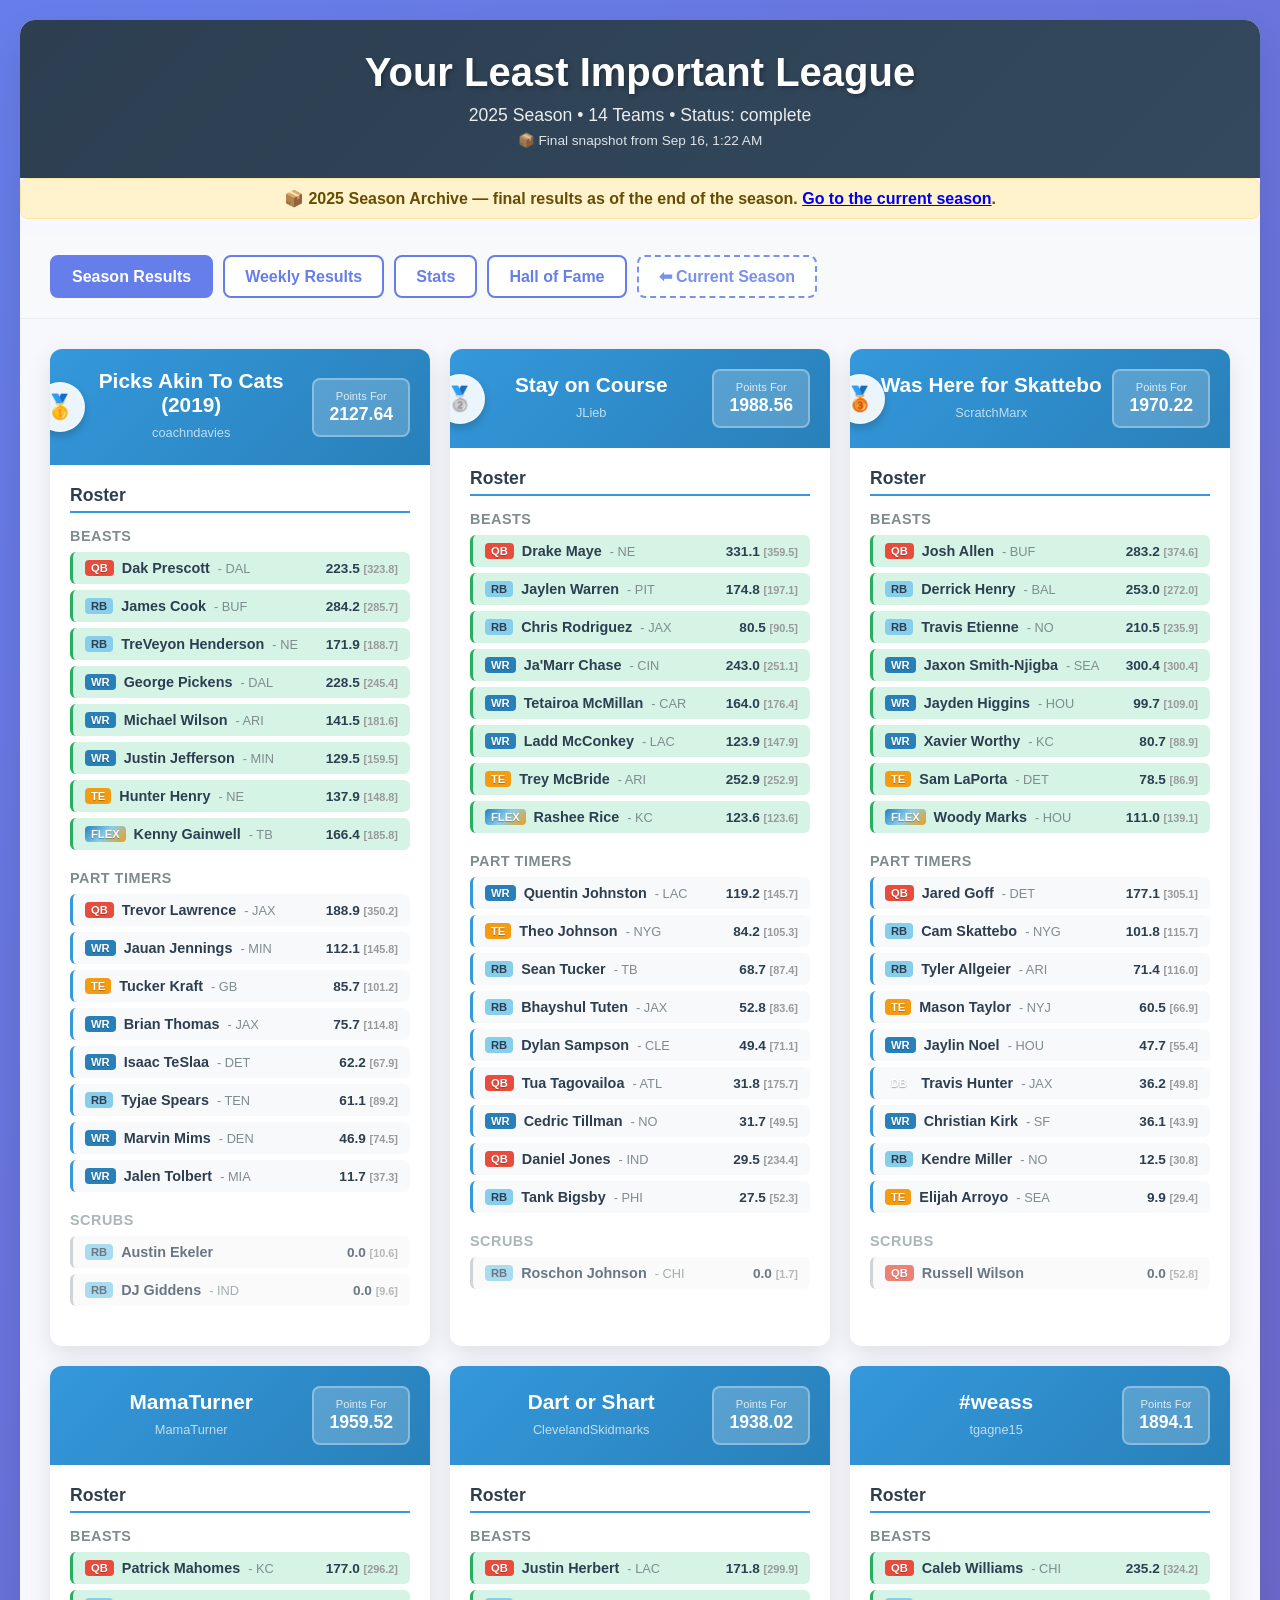
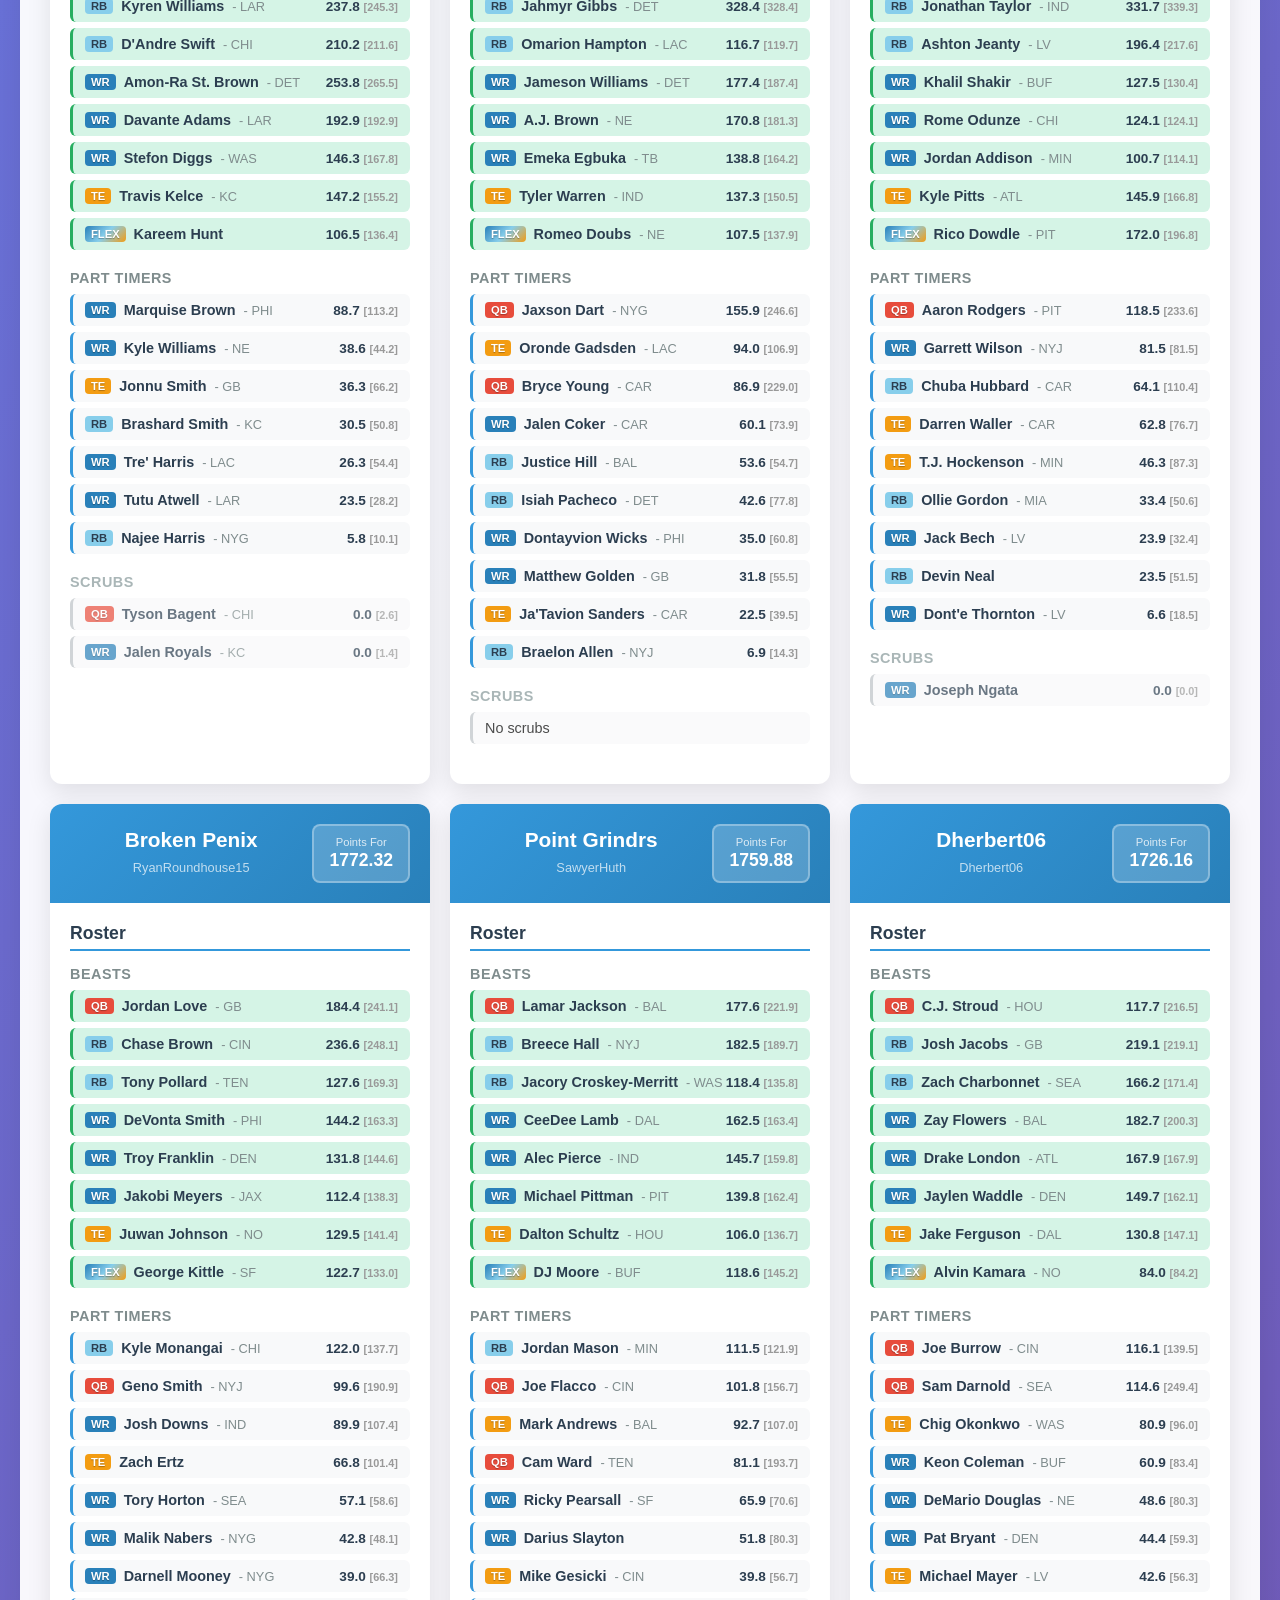
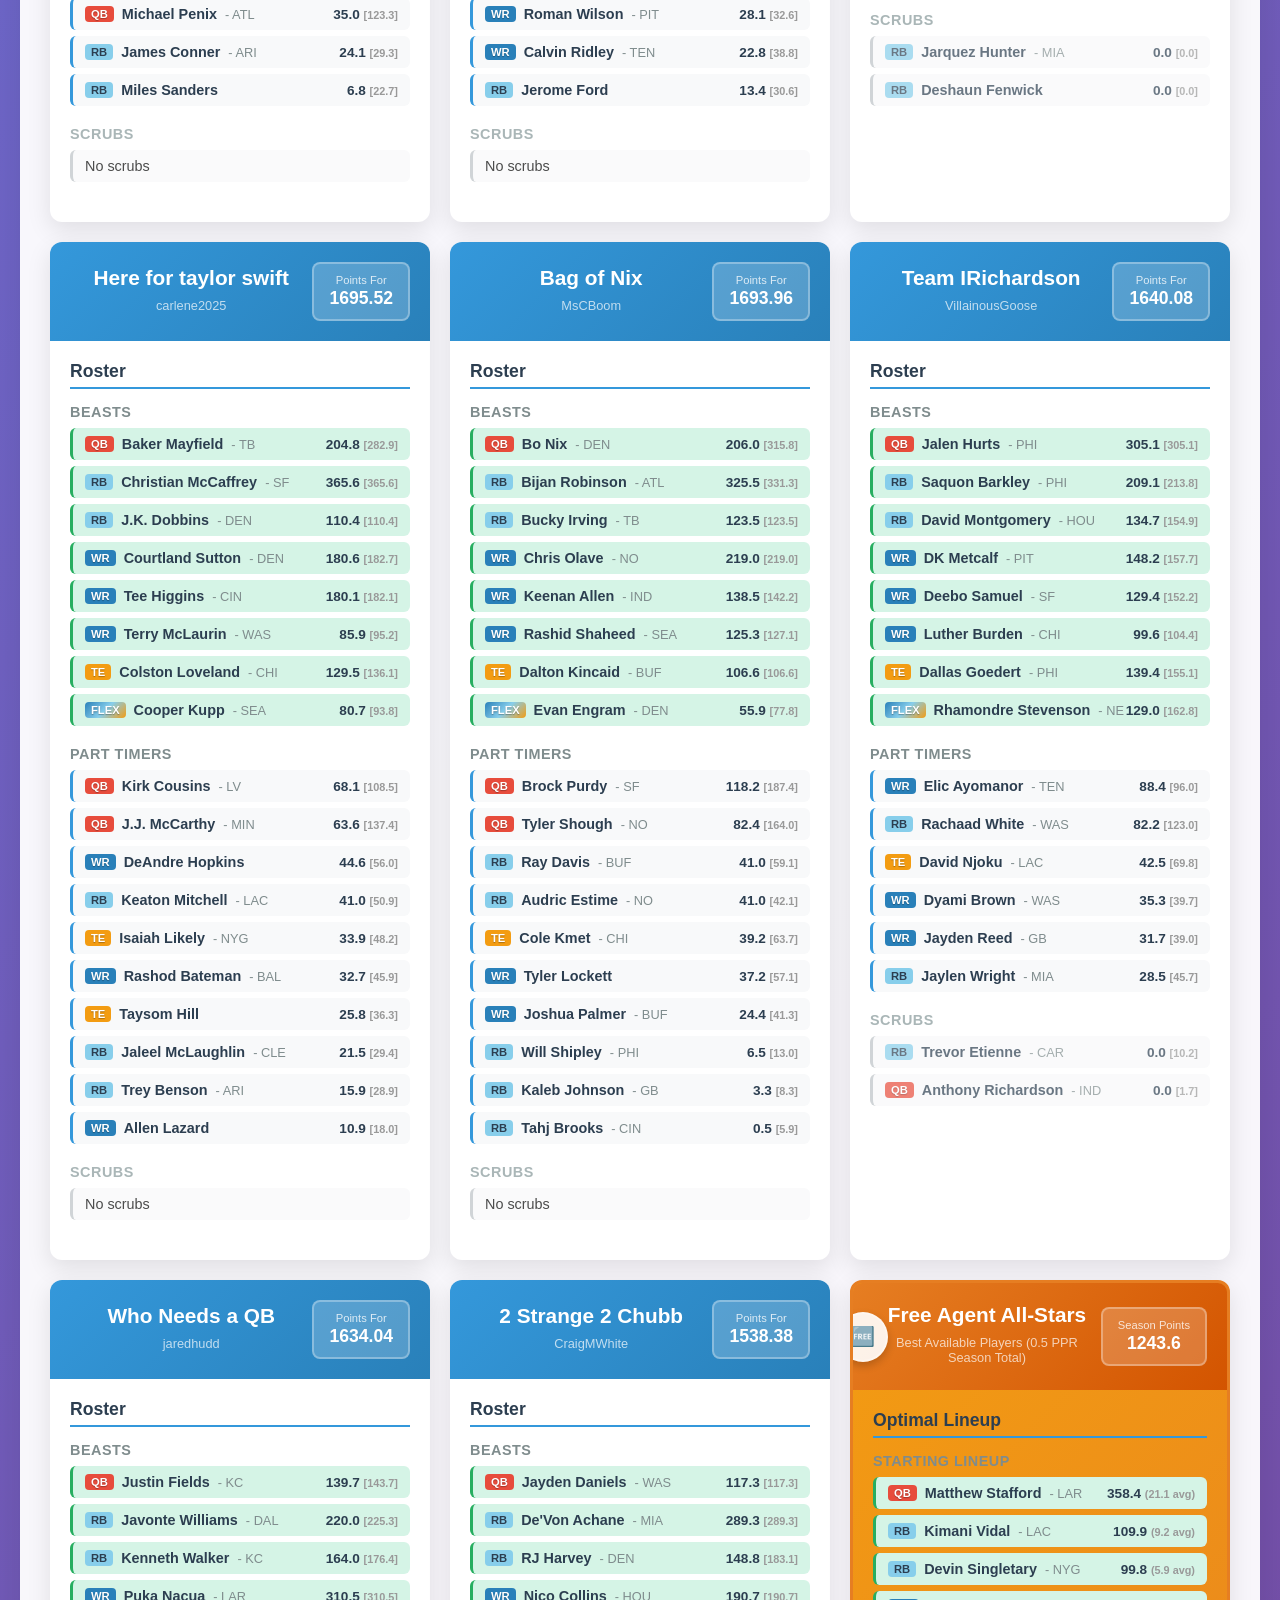
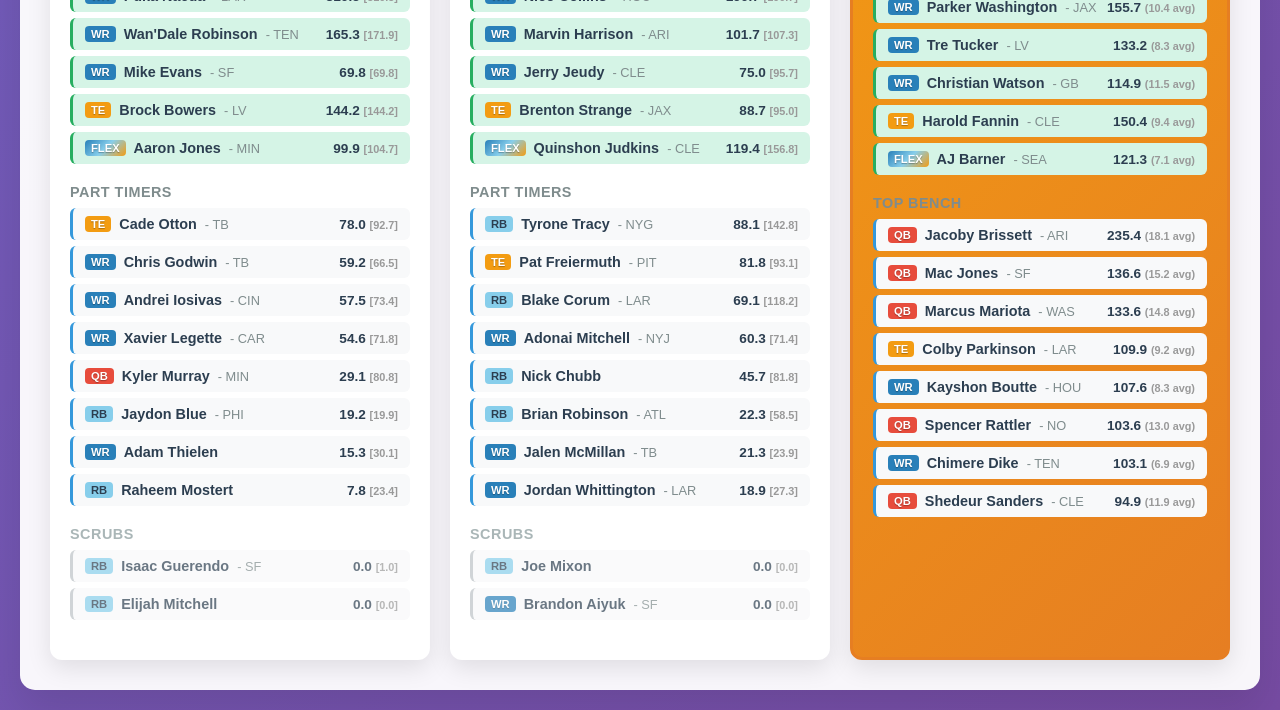
==== commit 5d0055ab: "Live view from the Sleeper API; stop committing the NFL player database Pages now read matchups, ros" ====
--- a/2025/index.html
+++ b/2025/index.html
@@ -394,6 +394,12 @@
             text-align: center;
             font-weight: 600;
         }
+        #live-status {
+            font-size: 0.85em;
+            opacity: 0.85;
+            margin: 6px 0 0 0;
+        }
+        #live-status[data-kind="stale"] { color: #ffd166; }
     </style>
 </head>
 <body>
@@ -426,17 +432,10 @@
         </div>
     </div>
 
+    <script src="../sleeper-live.js"></script>
     <script>
-        const PLAYERS_FILE = '../nfl_players.json';
-
-        // Sleeper stores season totals as an integer part plus a separate
-        // "<key>_decimal" field (e.g. fpts: 92, fpts_decimal: 66 => 92.66).
-        function sleeperPoints(settings, key) {
-            if (!settings) return 0;
-            const whole = settings[key] || 0;
-            const decimal = settings[`${key}_decimal`] || 0;
-            return Math.round((whole + decimal / 100) * 100) / 100;
-        }
+        // Set to false for archived seasons (see make_archive_pages.py)
+        const LIVE_VIEW = false;
 
         class LeagueViewer {
             constructor() {
@@ -449,46 +448,33 @@
             }
 
             async loadData() {
-                try {
-                    // Load all required data from local JSON files
-                    // web_interface_data.json tells us which league ID the other files use
-                    const webDataResponse = await fetch('web_interface_data.json');
-                    if (!webDataResponse.ok) throw new Error('Failed to load web_interface_data.json');
-                    const webData = await webDataResponse.json();
-                    const leagueId = webData.league_info.league_id;
-
-                    const [playersResponse, leagueResponse, usersResponse, rostersResponse] = await Promise.all([
-                        fetch(PLAYERS_FILE),
-                        fetch(`league_${leagueId}_info.json`),
-                        fetch(`league_${leagueId}_users.json`),
-                        fetch(`league_${leagueId}_rosters.json`)
-                    ]);
-
-                    if (!playersResponse.ok || !leagueResponse.ok || !usersResponse.ok || !rostersResponse.ok) {
-                        throw new Error('Failed to load local JSON files');
-                    }
-
-                    this.players = await playersResponse.json();
-                    this.leagueInfo = await leagueResponse.json();
-                    this.users = await usersResponse.json();
-                    this.rosters = await rostersResponse.json();
-                    
-                    // Try to load unrostered players season data
+                SleeperLive.start({
+                    live: LIVE_VIEW,
+                    onData: (data) => this.applyData(data),
+                    onError: () => this.showError(),
+                });
+            }
+
+            async applyData({ web, leagueInfo, users, rosters }) {
+                this.players = web.players || {};
+                this.leagueInfo = leagueInfo;
+                this.users = users;
+                this.rosters = rosters;
+                this.pointsFor = SleeperLive.computePointsFor(web.weeks);
+
+                // Best unowned team data comes from the daily snapshot; load it once.
+                if (this.unrosteredPlayers === null && !this.unrosteredLoadAttempted) {
+                    this.unrosteredLoadAttempted = true;
                     try {
-                        const unrosteredResponse = await fetch(`league_${this.leagueInfo.league_id}_unrostered_season_stats.json`);
-                        if (unrosteredResponse.ok) {
-                            this.unrosteredPlayers = await unrosteredResponse.json();
-                        }
+                        const response = await fetch(`league_${web.league_info.league_id}_unrostered_season_stats.json`);
+                        if (response.ok) this.unrosteredPlayers = await response.json();
                     } catch (error) {
                         console.log('Unrostered players season data not available:', error);
                     }
-                    
-                    this.calculatePlayerPoints(webData);
-                    this.displayLeague();
-                } catch (error) {
-                    console.error('Error loading data:', error);
-                    this.showError();
-                }
+                }
+
+                this.calculatePlayerPoints(web);
+                this.displayLeague();
             }
 
             getPlayerName(playerId) {
@@ -496,13 +482,12 @@
                 
                 const player = this.players[playerId];
                 if (player) {
-                    const position = player.position || '';
-                    const team = player.team || '';
+                    const name = player.name || 'Unknown Player';
                     return {
-                        name: `${player.first_name || ''} ${player.last_name || ''}`.trim() || 'Unknown Player',
-                        position: position,
-                        team: team,
-                        displayName: `${player.first_name || ''} ${player.last_name || ''}`.trim() || 'Unknown Player'
+                        name: name,
+                        position: player.position || '',
+                        team: player.team || '',
+                        displayName: name
                     };
                 }
                 return {
@@ -572,7 +557,7 @@
                     allTeams.push({
                         type: 'regular',
                         roster: roster,
-                        points: sleeperPoints(roster.settings, 'fpts')
+                        points: this.pointsFor[roster.roster_id] || 0
                     });
                 });
 
@@ -753,8 +738,7 @@
                 const wins = roster.settings?.wins || 0;
                 const losses = roster.settings?.losses || 0;
                 const ties = roster.settings?.ties || 0;
-                const points = sleeperPoints(roster.settings, 'fpts');
-                const pointsAgainst = sleeperPoints(roster.settings, 'fpts_against');
+                const points = this.pointsFor[roster.roster_id] || 0;
 
                 const card = document.createElement('div');
                 card.className = 'team-card';
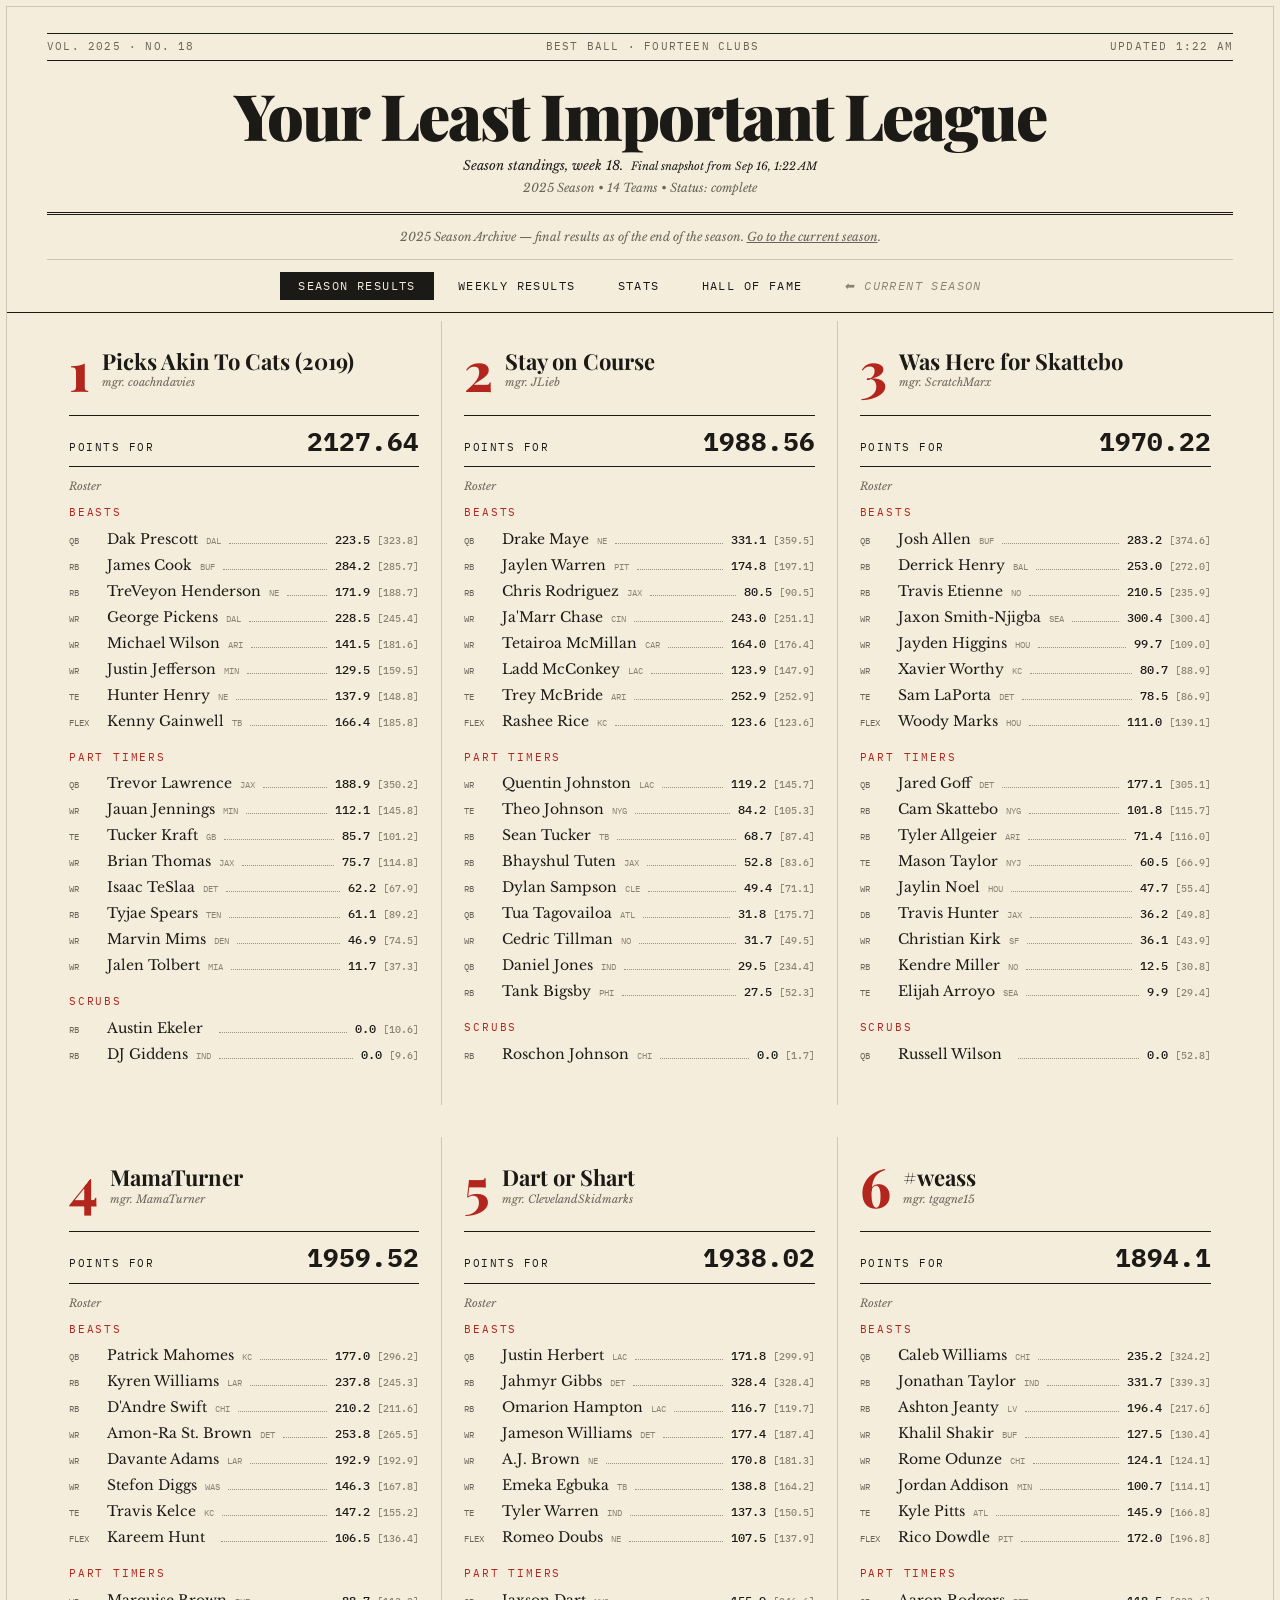
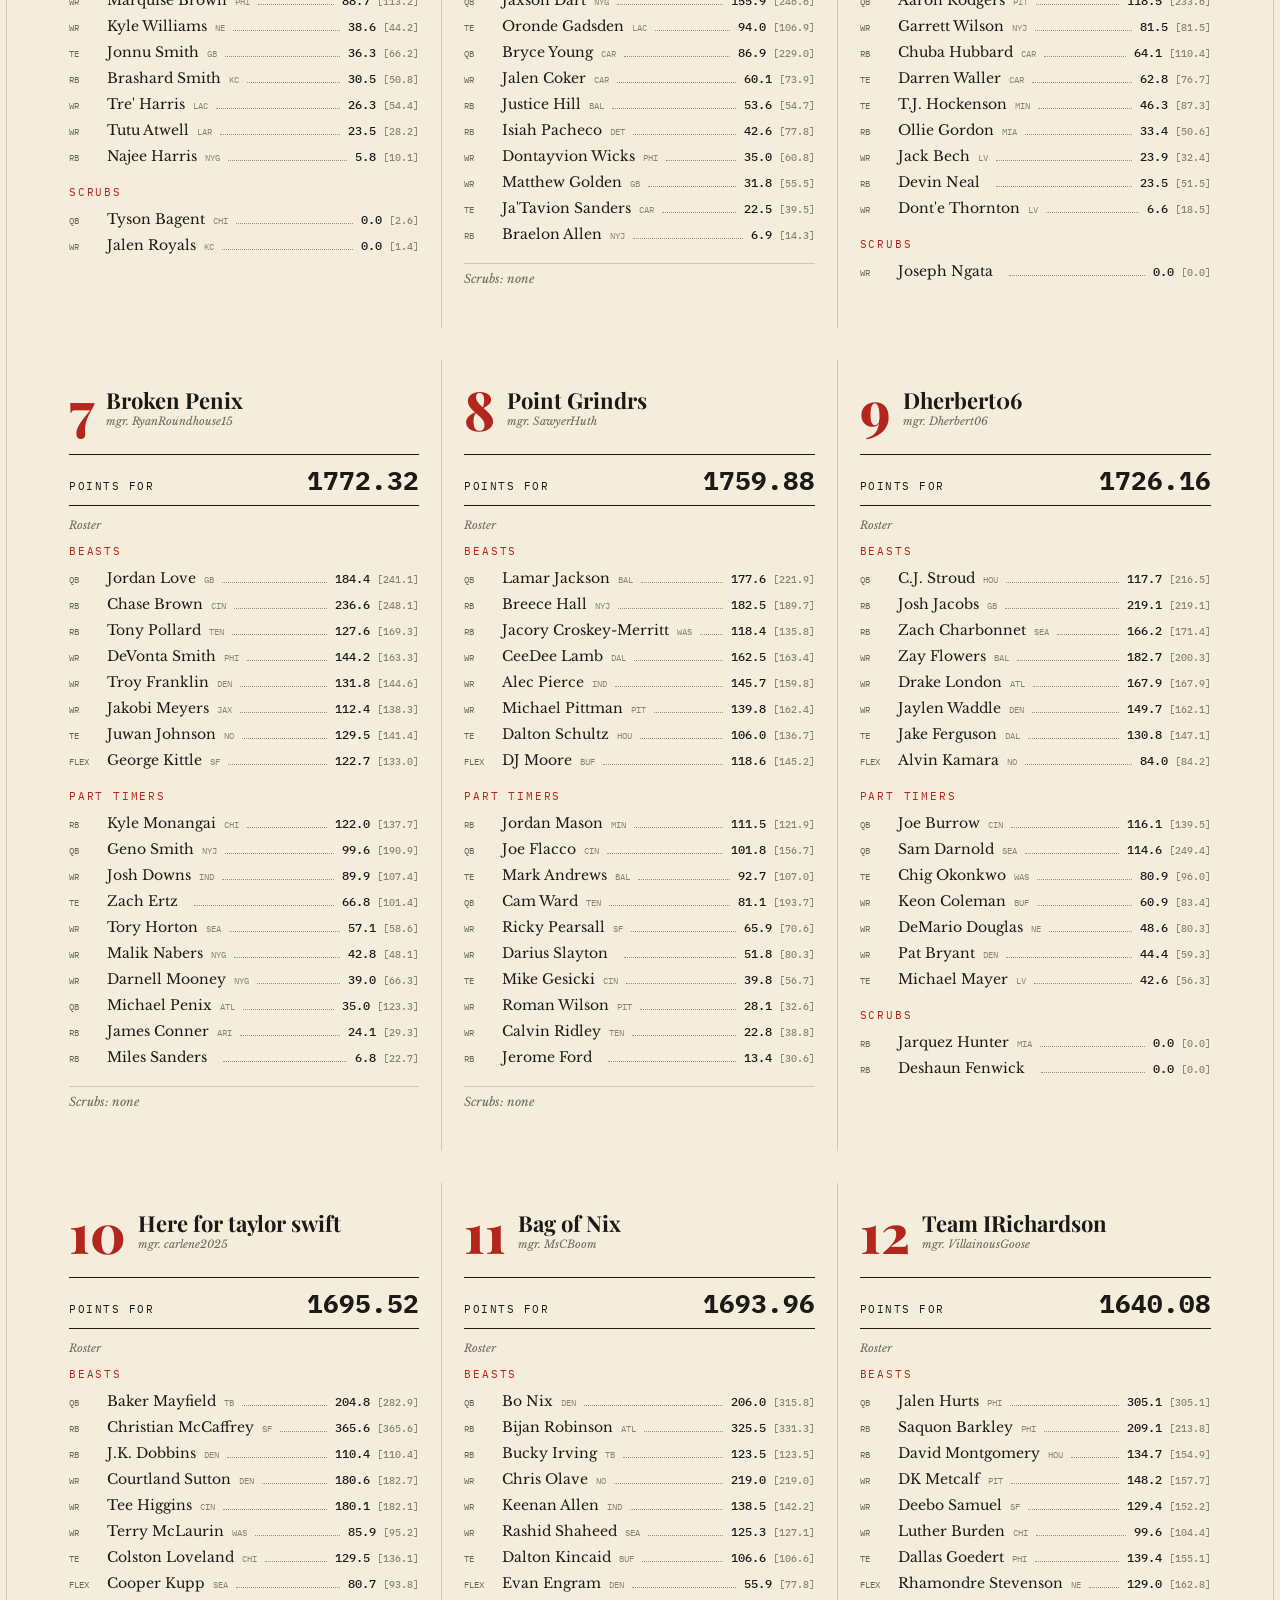
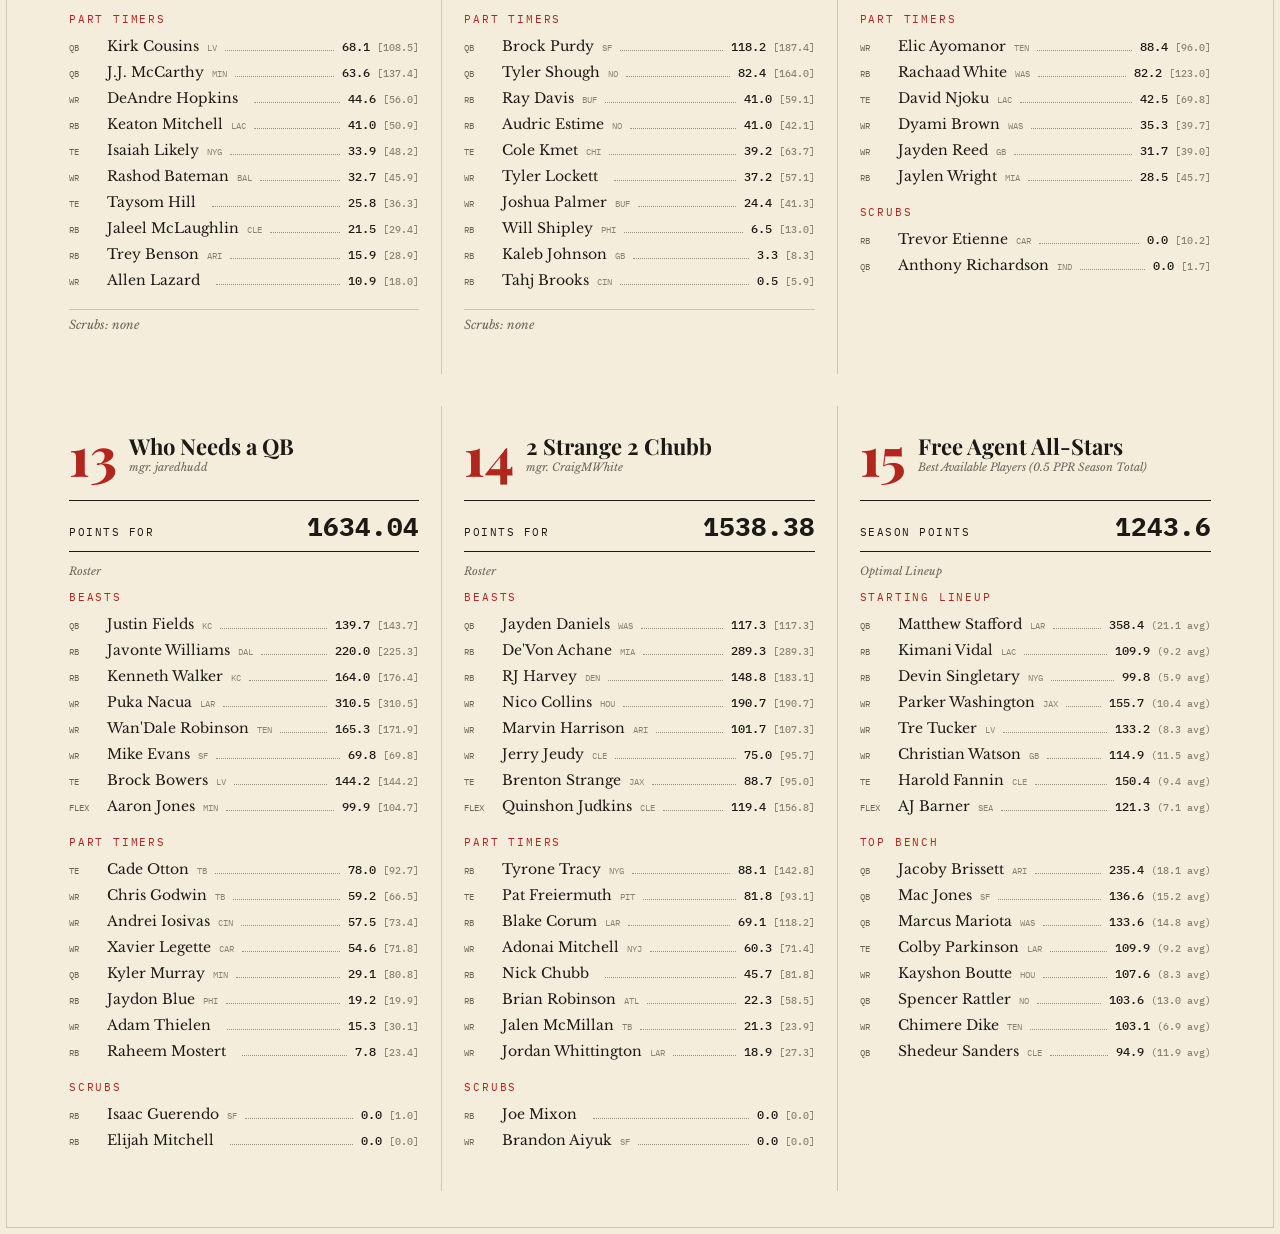
==== commit 28bdc6c7: "Restyle league pages as newsprint box scores" ====
--- a/2025/index.html
+++ b/2025/index.html
@@ -4,403 +4,8 @@
     <meta charset="UTF-8">
     <meta name="viewport" content="width=device-width, initial-scale=1.0">
     <title>2025 Archive - Your Least Important League - Teams & Rosters</title>
-    <style>
-        * {
-            margin: 0;
-            padding: 0;
-            box-sizing: border-box;
-        }
-
-        body {
-            font-family: 'Segoe UI', Tahoma, Geneva, Verdana, sans-serif;
-            background: linear-gradient(135deg, #667eea 0%, #764ba2 100%);
-            min-height: 100vh;
-            padding: 20px;
-        }
-
-        .container {
-            max-width: 1400px;
-            margin: 0 auto;
-            background: rgba(255, 255, 255, 0.95);
-            border-radius: 15px;
-            box-shadow: 0 20px 40px rgba(0, 0, 0, 0.1);
-            overflow: hidden;
-        }
-
-        .header {
-            background: linear-gradient(135deg, #2c3e50 0%, #34495e 100%);
-            color: white;
-            padding: 30px;
-            text-align: center;
-        }
-
-        .header h1 {
-            font-size: 2.5rem;
-            margin-bottom: 10px;
-            text-shadow: 2px 2px 4px rgba(0, 0, 0, 0.3);
-        }
-
-        .header p {
-            font-size: 1.1rem;
-            opacity: 0.9;
-        }
-
-        .navigation {
-            background: #f8f9fa;
-            padding: 20px 30px;
-            border-bottom: 1px solid #e9ecef;
-            display: flex;
-            justify-content: flex-start;
-        }
-
-        .nav-buttons {
-            display: flex;
-            gap: 10px;
-        }
-
-        .nav-button {
-            padding: 10px 20px;
-            border: 2px solid #667eea;
-            background: white;
-            color: #667eea;
-            border-radius: 8px;
-            cursor: pointer;
-            font-weight: 600;
-            font-size: 16px;
-            transition: all 0.3s;
-        }
-
-        .nav-button.active {
-            background: #667eea;
-            color: white;
-        }
-
-        .nav-button:hover {
-            background: #667eea;
-            color: white;
-        }
-
-        .loading {
-            text-align: center;
-            padding: 50px;
-            font-size: 1.2rem;
-            color: #666;
-        }
-
-        .teams-grid {
-            display: grid;
-            grid-template-columns: repeat(auto-fit, minmax(350px, 1fr));
-            gap: 20px;
-            padding: 30px;
-        }
-
-        .team-card {
-            background: white;
-            border-radius: 12px;
-            box-shadow: 0 8px 25px rgba(0, 0, 0, 0.1);
-            overflow: hidden;
-            transition: transform 0.3s ease, box-shadow 0.3s ease;
-        }
-
-        .team-card:hover {
-            transform: translateY(-5px);
-            box-shadow: 0 15px 35px rgba(0, 0, 0, 0.15);
-        }
-
-        .team-header {
-            background: linear-gradient(135deg, #3498db 0%, #2980b9 100%);
-            color: white;
-            padding: 20px;
-            text-align: center;
-            display: flex;
-            justify-content: space-between;
-            align-items: center;
-            position: relative;
-        }
-
-        .team-name {
-            font-size: 1.3rem;
-            font-weight: bold;
-            margin-bottom: 8px;
-        }
-
-        .team-record {
-            font-size: 0.9rem;
-            opacity: 0.9;
-        }
-
-        .display-name {
-            font-size: 0.8rem;
-            opacity: 0.7;
-            margin-bottom: 5px;
-        }
-
-        .team-info {
-            text-align: center;
-            flex: 1;
-        }
-
-        .points-box {
-            background: rgba(255, 255, 255, 0.2);
-            border: 2px solid rgba(255, 255, 255, 0.3);
-            border-radius: 8px;
-            padding: 10px 15px;
-            text-align: center;
-            min-width: 80px;
-        }
-
-        .points-label {
-            font-size: 0.7rem;
-            opacity: 0.8;
-            margin-bottom: 2px;
-        }
-
-        .points-value {
-            font-size: 1.1rem;
-            font-weight: bold;
-        }
-
-        .position-trophy {
-            position: absolute;
-            left: -15px;
-            top: 50%;
-            transform: translateY(-50%);
-            background: rgba(255, 255, 255, 0.9);
-            border: 2px solid rgba(255, 255, 255, 0.3);
-            border-radius: 50%;
-            width: 50px;
-            height: 50px;
-            display: flex;
-            align-items: center;
-            justify-content: center;
-            font-size: 1.5rem;
-            box-shadow: 0 4px 8px rgba(0, 0, 0, 0.2);
-        }
-
-        .team-stats {
-            background: #f8f9fa;
-            padding: 15px 20px;
-            border-bottom: 1px solid #e9ecef;
-        }
-
-        .stats-row {
-            display: flex;
-            justify-content: space-between;
-            margin-bottom: 5px;
-            font-size: 0.9rem;
-        }
-
-        .stats-label {
-            color: #666;
-        }
-
-        .stats-value {
-            font-weight: bold;
-            color: #2c3e50;
-        }
-
-        .roster-section {
-            padding: 20px;
-        }
-
-        .roster-title {
-            font-size: 1.1rem;
-            font-weight: bold;
-            margin-bottom: 15px;
-            color: #2c3e50;
-            border-bottom: 2px solid #3498db;
-            padding-bottom: 5px;
-        }
-
-        .starters, .bench, .scrubs {
-            margin-bottom: 20px;
-        }
-
-        .section-label {
-            font-size: 0.9rem;
-            font-weight: bold;
-            color: #7f8c8d;
-            margin-bottom: 8px;
-            text-transform: uppercase;
-            letter-spacing: 0.5px;
-        }
-
-        .player-list {
-            display: flex;
-            flex-direction: column;
-            gap: 6px;
-        }
-
-        .player {
-            background: #f8f9fa;
-            padding: 8px 12px;
-            border-radius: 6px;
-            border-left: 3px solid #3498db;
-            font-size: 0.9rem;
-            transition: background-color 0.2s ease;
-            display: flex;
-            justify-content: space-between;
-            align-items: center;
-        }
-
-        .player:hover {
-            background: #e9ecef;
-        }
-
-        .player.starter {
-            border-left-color: #27ae60;
-            background: #d5f4e6;
-        }
-
-        .player.starter:hover {
-            background: #c3f0d9;
-        }
-
-        .scrubs .section-label {
-            color: #95a5a6;
-            opacity: 0.8;
-        }
-
-        .scrubs .player {
-            background: #f8f9fa;
-            border-left-color: #bdc3c7;
-            opacity: 0.7;
-        }
-
-        .scrubs .player:hover {
-            background: #e9ecef;
-            opacity: 0.9;
-        }
-
-        .unrostered-team {
-            border: 3px solid #e67e22;
-            background: linear-gradient(135deg, #f39c12 0%, #e67e22 100%);
-        }
-
-        .unrostered-team .team-header {
-            background: linear-gradient(135deg, #e67e22 0%, #d35400 100%);
-        }
-
-        .unrostered-team .position-trophy {
-            background: rgba(255, 255, 255, 0.9);
-            color: #e67e22;
-            font-size: 1.2rem;
-        }
-
-        .position-badge {
-            display: inline-block;
-            padding: 2px 6px;
-            border-radius: 4px;
-            font-size: 0.7rem;
-            font-weight: bold;
-            color: white;
-            margin-right: 8px;
-            min-width: 24px;
-            text-align: center;
-            text-shadow: 0 1px 1px rgba(0, 0, 0, 0.3);
-        }
-
-        .position-badge.QB {
-            background-color: #e74c3c;
-        }
-
-        .position-badge.RB {
-            background-color: #87ceeb;
-            color: #2c3e50;
-            text-shadow: none;
-        }
-
-        .position-badge.WR {
-            background-color: #2980b9;
-        }
-
-        .position-badge.TE {
-            background-color: #f39c12;
-        }
-
-        .position-badge.FLEX {
-            background: linear-gradient(135deg, #2980b9 0%, #87ceeb 50%, #f39c12 100%);
-        }
-
-        .player-name {
-            font-weight: 600;
-            color: #2c3e50;
-        }
-
-        .player-position {
-            color: #7f8c8d;
-            font-size: 0.8rem;
-            margin-left: 8px;
-        }
-
-        .player-points {
-            color: #2c3e50;
-            font-weight: bold;
-            font-size: 0.85rem;
-            margin-left: auto;
-        }
-
-        .player-info {
-            display: flex;
-            align-items: center;
-            flex: 1;
-        }
-
-        .error {
-            text-align: center;
-            padding: 50px;
-            color: #e74c3c;
-            font-size: 1.1rem;
-        }
-
-        @media (max-width: 768px) {
-            .teams-grid {
-                grid-template-columns: 1fr;
-                padding: 15px;
-            }
-            
-            .header h1 {
-                font-size: 2rem;
-            }
-
-            .navigation {
-                padding: 15px;
-                flex-direction: column;
-                align-items: flex-start;
-                gap: 15px;
-            }
-
-            .nav-buttons {
-                flex-direction: column;
-                width: 100%;
-            }
-
-            .nav-button {
-                width: 100%;
-                text-align: center;
-            }
-        }
-        .nav-button-archive {
-            opacity: 0.85;
-            border-style: dashed;
-        }
-        .archive-banner {
-            background: #fff3cd;
-            color: #664d03;
-            border: 1px solid #ffe69c;
-            border-radius: 8px;
-            padding: 10px 16px;
-            margin: 0 0 16px 0;
-            text-align: center;
-            font-weight: 600;
-        }
-        #live-status {
-            font-size: 0.85em;
-            opacity: 0.85;
-            margin: 6px 0 0 0;
-        }
-        #live-status[data-kind="stale"] { color: #ffd166; }
-    </style>
+    <link rel="stylesheet" href="../newsprint.css">
+    <script src="../newsprint.js" defer></script>
 </head>
 <body>
     <div class="container">
@@ -409,7 +14,7 @@
             <p id="league-info">Fetching league information...</p>
         </div>
 
-        <div class="archive-banner">📦 2025 Season Archive — final results as of the end of the season. <a href="../index.html">Go to the current season</a>.</div>
+        <div class="archive-banner">2025 Season Archive — final results as of the end of the season. <a href="../index.html">Go to the current season</a>.</div>
 
         <div class="navigation">
             <div class="nav-buttons">
@@ -450,7 +55,10 @@
             async loadData() {
                 SleeperLive.start({
                     live: LIVE_VIEW,
-                    onData: (data) => this.applyData(data),
+                    onData: async (data) => {
+                        await this.applyData(data);
+                        Newsprint.update(data);
+                    },
                     onError: () => this.showError(),
                 });
             }
@@ -793,7 +401,7 @@
                         startersContainer.appendChild(playerDiv);
                     });
                 } else {
-                    startersContainer.innerHTML = '<div class="player">No starters available</div>';
+                    startersContainer.innerHTML = '<div class="player empty-roster">Beasts: none</div>';
                 }
 
                 // Add bench players
@@ -804,7 +412,7 @@
                         benchContainer.appendChild(playerDiv);
                     });
                 } else {
-                    benchContainer.innerHTML = '<div class="player">No bench players</div>';
+                    benchContainer.innerHTML = '<div class="player empty-roster">Part timers: none</div>';
                 }
 
                 // Add scrubs (players with 0 starter points)
@@ -815,7 +423,7 @@
                         scrubsContainer.appendChild(playerDiv);
                     });
                 } else {
-                    scrubsContainer.innerHTML = '<div class="player">No scrubs</div>';
+                    scrubsContainer.innerHTML = '<div class="player empty-roster">Scrubs: none</div>';
                 }
 
                 return card;
@@ -889,7 +497,7 @@
                 playerDiv.className = `player ${isStarter ? 'starter' : ''}`;
                 
                 const position = player.isFlex ? 'FLEX' : player.position;
-                const teamText = player.info.team ? ` - ${player.info.team}` : '';
+                const teamText = player.info.team ? `${player.info.team}` : '';
                 
                 const positionBadge = position ? `<span class="position-badge ${position}">${position}</span>` : '';
                 
@@ -899,7 +507,7 @@
                         <span class="player-name">${player.info.displayName}</span>
                         <span class="player-position">${teamText}</span>
                     </div>
-                    <span class="player-points">${player.points.toFixed(1)} <span style="color: #999; font-size: 0.8em;">(${player.avgPoints.toFixed(1)} avg)</span></span>
+                    <span class="player-points">${player.points.toFixed(1)} <span style="color: #8a8375; font-size: 0.8em;">(${player.avgPoints.toFixed(1)} avg)</span></span>
                 `;
                 
                 return playerDiv;
@@ -910,7 +518,7 @@
                 playerDiv.className = `player ${isStarter ? 'starter' : ''}`;
                 
                 const position = playerInfo.position || '';
-                const teamText = playerInfo.team ? ` - ${playerInfo.team}` : '';
+                const teamText = playerInfo.team ? `${playerInfo.team}` : '';
                 const starterPoints = this.playerPoints[playerId] || 0;
                 const totalPoints = this.totalPlayerPoints[playerId] || 0;
                 
@@ -922,7 +530,7 @@
                         <span class="player-name">${playerInfo.displayName}</span>
                         <span class="player-position">${teamText}</span>
                     </div>
-                    <span class="player-points">${starterPoints.toFixed(1)} <span style="color: #999; font-size: 0.8em;">[${totalPoints.toFixed(1)}]</span></span>
+                    <span class="player-points">${starterPoints.toFixed(1)} <span style="color: #8a8375; font-size: 0.8em;">[${totalPoints.toFixed(1)}]</span></span>
                 `;
                 
                 return playerDiv;
@@ -933,7 +541,7 @@
                 playerDiv.className = `player ${isStarter ? 'starter' : ''}`;
                 
                 const position = player.isFlex ? 'FLEX' : player.position;
-                const teamText = player.info.team ? ` - ${player.info.team}` : '';
+                const teamText = player.info.team ? `${player.info.team}` : '';
                 const totalPoints = this.totalPlayerPoints[player.id] || 0;
                 
                 const positionBadge = position ? `<span class="position-badge ${position}">${position}</span>` : '';
@@ -944,7 +552,7 @@
                         <span class="player-name">${player.info.displayName}</span>
                         <span class="player-position">${teamText}</span>
                     </div>
-                    <span class="player-points">${player.points.toFixed(1)} <span style="color: #999; font-size: 0.8em;">[${totalPoints.toFixed(1)}]</span></span>
+                    <span class="player-points">${player.points.toFixed(1)} <span style="color: #8a8375; font-size: 0.8em;">[${totalPoints.toFixed(1)}]</span></span>
                 `;
                 
                 return playerDiv;
--- a/newsprint.css
+++ b/newsprint.css
@@ -0,0 +1,308 @@
+@import url('https://fonts.googleapis.com/css2?family=IBM+Plex+Mono:wght@400;500;600;700&family=Libre+Baskerville:ital,wght@0,400;0,700;1,400&family=Playfair+Display:wght@700;800;900&display=swap');
+
+:root {
+    --paper: #f4eddc;
+    --ink: #1c1a17;
+    --muted: #6b645a;
+    --faint: #8a8375;
+    --rule: #cfc6b2;
+    --red: #b3261e;
+    --mono: 'IBM Plex Mono', monospace;
+    --serif: 'Libre Baskerville', Georgia, serif;
+    --display: 'Playfair Display', Georgia, serif;
+}
+* { box-sizing: border-box; margin: 0; padding: 0; }
+body { background: var(--paper); color: var(--ink); font-family: var(--serif); line-height: 1.5; padding: 6px; }
+button, select, a { -webkit-tap-highlight-color: transparent; }
+a { color: inherit; }
+button, select { border-radius: 0; }
+button { cursor: pointer; }
+:focus-visible { outline: 2px solid var(--red); outline-offset: 4px; }
+.container { max-width: 1440px; min-height: calc(100vh - 12px); margin: auto; border: 1px solid var(--rule); background: var(--paper); }
+.header { margin: 26px 40px 0; padding-bottom: 15px; text-align: center; border-bottom: 3px double var(--ink); }
+.edition-line { display: flex; justify-content: space-between; gap: 16px; border-block: 1px solid var(--ink); padding: 5px 0; font: 10.5px/1.5 var(--mono); letter-spacing: 1.2px; text-transform: uppercase; color: var(--muted); }
+.header h1 { font: 900 clamp(36px, 5.5vw, 64px)/1.08 var(--display); letter-spacing: -2px; margin: 19px 0 7px; }
+.header p { font-size: 12px; color: var(--muted); font-style: italic; }
+.edition-subtitle { font-size: 13px !important; color: var(--ink) !important; margin-bottom: 4px; }
+#live-status { display: inline-block; margin-left: 8px; font-size: 11px; }
+#live-status[data-kind='live'] { color: var(--red); }
+#live-status[data-kind='live']::before { content: '● '; font-style: normal; }
+#live-status[data-kind='stale'] { color: var(--red); }
+.navigation { border-bottom: 1px solid var(--ink); padding: 12px 40px; display: flex; flex-direction: column; align-items: center; gap: 12px; }
+.nav-buttons { display: flex; flex-wrap: wrap; justify-content: center; align-items: center; gap: 6px; }
+.nav-button, .chart-tab, .toggle-all-btn { display: inline-block; background: transparent; border: 0; color: var(--ink); padding: 5px 18px; font: 12px/1.5 var(--mono); font-weight: 400; letter-spacing: 1.4px; text-transform: uppercase; text-decoration: none; text-align: center; }
+.nav-button.active, .chart-tab.active { background: var(--ink); color: var(--paper); }
+.nav-button:hover, .chart-tab:hover, .toggle-all-btn:hover { background: var(--ink); color: var(--paper); }
+.nav-button-archive { color: var(--faint); font-style: italic; }
+.nav-short { display: none; }
+.week-selector { display: flex; align-items: center; gap: 12px; font: 11px var(--mono); letter-spacing: 1px; text-transform: uppercase; }
+.week-selector select { background: var(--paper); color: var(--red); border: 1px solid var(--rule); padding: 7px 12px; font: 12px var(--mono); }
+.teams-grid, .players-grid { display: grid; grid-template-columns: repeat(3, minmax(0, 1fr)); gap: 32px 0; counter-reset: standing; }
+.teams-grid { padding: 8px 40px 36px; }
+.team-card, .player-card { min-width: 0; padding: 22px; border-right: 1px solid var(--rule); counter-increment: standing; }
+.team-card:nth-child(3n), .player-card:nth-child(3n) { border-right: 0; }
+.team-header, .player-header { display: grid; grid-template-columns: auto minmax(0, 1fr); gap: 0 12px; align-items: center; }
+.team-header::before, .player-header::before { content: counter(standing); font: 800 54px/1 var(--display); color: var(--red); align-self: start; }
+.position-trophy { display: none; }
+.team-info, .player-header .player-info { display: block; min-width: 0; text-align: left; }
+.team-name, .player-header .player-name { font: 700 22px/1.15 var(--display); overflow-wrap: anywhere; }
+.display-name { font-size: 11px; font-style: italic; color: var(--muted); overflow-wrap: anywhere; }
+.team-card:not(.unrostered-team) .display-name::before, .player-card .display-name::before { content: 'mgr. '; }
+.points-box, .medals-box { grid-column: 1 / -1; display: flex; align-items: baseline; justify-content: space-between; gap: 10px; border-block: 1px solid var(--ink); margin-top: 18px; padding: 7px 0; }
+.points-label, .medals-label { font: 10.5px var(--mono); letter-spacing: 1.5px; text-transform: uppercase; }
+.points-value { font: 700 26px/1.4 var(--mono); font-variant-numeric: tabular-nums; }
+.roster-section { padding-top: 12px; }
+.roster-title { font: italic 11px var(--serif); color: var(--muted); margin-bottom: 12px; }
+.starters, .bench, .scrubs { margin-bottom: 18px; }
+.section-label, .weeks-title, .section-kicker { font: 10.5px/1.5 var(--mono); letter-spacing: 1.8px; text-transform: uppercase; color: var(--red); margin-bottom: 8px; }
+.player-list { display: flex; flex-direction: column; gap: 5px; }
+.player { display: flex; align-items: baseline; gap: 8px; font-size: 14px; min-width: 0; }
+.player-info { display: flex; align-items: baseline; flex: 1; min-width: 0; gap: 8px; }
+.player .player-info::after { content: ''; flex: 1; min-width: 8px; border-bottom: 1px dotted #9a927f; }
+.position-badge { flex: 0 0 30px; font: 9px var(--mono); color: var(--muted); }
+.player-name { font-weight: 400; }
+.player .player-name { flex-shrink: 1; min-width: 0; overflow-wrap: anywhere; }
+.player-position { font: 9px var(--mono); color: var(--faint); white-space: nowrap; }
+.player-points { font: 500 12px var(--mono); white-space: nowrap; font-variant-numeric: tabular-nums; }
+.player-points span { color: var(--faint) !important; }
+.empty-roster { font: italic 12px/1.5 var(--serif); color: var(--muted); }
+.bench:has(.empty-roster), .scrubs:has(.empty-roster) { padding-top: 6px; border-top: 1px solid var(--rule); }
+.bench:has(.empty-roster) .section-label, .scrubs:has(.empty-roster) .section-label { display: none; }
+.team-stats { padding: 12px 0; border-bottom: 1px solid var(--rule); }
+.stats-row { display: flex; justify-content: space-between; font-size: 12px; }
+.stats-value { font-family: var(--mono); }
+.loading, .error, .empty-section { padding: 50px 20px; text-align: center; color: var(--muted); }
+.error { color: var(--red); }
+.archive-banner { margin: 0 40px; padding: 12px 0; text-align: center; color: var(--muted); font: italic 12px/1.6 var(--serif); border-bottom: 1px solid var(--rule); }
+.section { padding: 28px 40px; background: var(--paper) !important; border-bottom: 3px double var(--ink); }
+.section-title { font: 800 36px/1.2 var(--display); text-align: center; margin-bottom: 10px; }
+.section-kicker { text-align: center; }
+.section > p { color: var(--muted) !important; font-size: 12px; }
+.weeks-section { padding-top: 18px; }
+.weeks-list, .medals-display, .poo-display { display: flex; flex-wrap: wrap; gap: 6px; }
+.medals-display, .poo-display { font: 12px var(--mono); justify-content: flex-end; }
+.medals-display span, .poo-display span { border-left: 1px solid var(--rule); padding-left: 6px; }
+.week-badge { font: 10px/1.5 var(--mono); padding: 4px 0; color: var(--muted); }
+.week-badge + .week-badge { border-left: 1px solid var(--rule); padding-left: 6px; }
+.chart-container { padding: 28px 40px; }
+.stats-summary { display: grid; grid-template-columns: repeat(auto-fit, minmax(180px, 1fr)); margin-bottom: 26px; border-bottom: 1px solid var(--ink); }
+.stat-card { text-align: center; padding: 12px 18px 22px; border-right: 1px solid var(--rule); }
+.stat-card:last-child { border-right: 0; }
+.stat-value { font: 700 24px/1.3 var(--mono); margin-bottom: 8px; overflow-wrap: anywhere; }
+.stat-label { font: 10px/1.6 var(--mono); letter-spacing: 1px; text-transform: uppercase; color: var(--muted); }
+.chart-tabs { display: flex; flex-wrap: wrap; justify-content: center; gap: 8px; margin-bottom: 24px; }
+.chart-tab, .toggle-all-btn { font-size: 10px; padding: 8px 12px; border: 1px solid var(--rule); }
+.chart-wrapper { position: relative; height: 600px; margin-bottom: 28px; }
+.legend-container { border-top: 3px double var(--ink); padding-top: 20px; }
+.legend-header { display: flex; justify-content: space-between; align-items: center; gap: 12px; margin-bottom: 18px; }
+.legend-title { font: 700 20px var(--display); }
+.legend-grid { display: grid; grid-template-columns: repeat(3, minmax(0, 1fr)); gap: 6px 20px; }
+.legend-item { display: flex; align-items: center; gap: 8px; cursor: pointer; padding: 9px 0; border-bottom: 1px solid var(--rule); }
+.legend-item.hidden { opacity: .4; }
+.legend-color { width: 12px; height: 12px; flex-shrink: 0; }
+.legend-text { flex: 1; font-size: 11px; }
+.legend-stats { font: 10px/1.5 var(--mono); color: var(--muted); text-align: right; }
+@media (min-width: 769px) and (max-width: 1150px) {
+    .teams-grid { padding-inline: 18px; }
+    .team-card { padding-inline: 16px; }
+    .player-info { gap: 5px; }
+    .position-badge { flex-basis: 26px; }
+    .player { gap: 5px; }
+    .player-points { font-size: 11px; }
+}
+@media (max-width: 768px) {
+    body { padding: 0; }
+    .container { border: 0; min-height: 100vh; }
+    .header { margin: 20px 20px 0; padding-bottom: 12px; }
+    .edition-line { font-size: 9px; letter-spacing: 1px; gap: 8px; }
+    .edition-format { display: none; }
+    .header h1 { font-size: 30px; line-height: 1.04; letter-spacing: -1px; margin: 16px 0 10px; }
+    .header p { font-size: 10px; }
+    .navigation { padding: 10px 20px; }
+    .nav-buttons { width: 100%; gap: 5px; justify-content: space-between; }
+    .nav-button { padding: 4px 7px; font-size: 10px; letter-spacing: .7px; }
+    .nav-long { display: none; }
+    .nav-short { display: inline; }
+    .teams-grid, .players-grid { grid-template-columns: minmax(0, 1fr); gap: 0; }
+    .teams-grid { padding: 0 20px 24px; }
+    .team-card, .player-card { padding: 24px 0; border-right: 0; }
+    .team-card + .team-card, .player-card + .player-card { border-top: 3px double var(--ink); }
+    .team-header::before, .player-header::before { font-size: 56px; }
+    .team-name, .player-header .player-name { font-size: 24px; }
+    .display-name { font-size: 12px; }
+    .points-box { margin-top: 18px; padding-block: 8px; }
+    .points-value { font-size: 28px; }
+    .player { font-size: 14px; gap: 8px; }
+    .player-info { gap: 7px; }
+    .player-points { font-size: 12px; }
+    .player-list { gap: 8px; }
+    .position-badge { flex-basis: 29px; }
+    .section, .chart-container { padding: 24px 20px; }
+    .archive-banner { margin-inline: 20px; font-size: 11px; }
+    .section-title { font-size: 30px; }
+    .stats-summary { grid-template-columns: repeat(2, minmax(0, 1fr)); }
+    .stat-card { padding: 14px 8px; }
+    .stat-card:nth-child(2n) { border-right: 0; }
+    .stat-value { font-size: 20px; }
+    .chart-wrapper { height: 480px; }
+    .chart-tab { font-size: 9px; letter-spacing: .3px; padding-inline: 7px; }
+    .legend-grid { grid-template-columns: 1fr; }
+    .legend-header { align-items: start; }
+    .legend-title { font-size: 18px; }
+}
+
+/* Box-score editions: weekly results, season statistics, and honours. */
+.sr-only { position: absolute; width: 1px; height: 1px; padding: 0; margin: -1px; overflow: hidden; clip-path: inset(50%); white-space: nowrap; }
+.weekly-page #league-info, .stats-page #league-info, .honours-page #league-info { display: none; }
+.weekly-page .navigation { position: relative; flex-direction: row; justify-content: center; flex-wrap: wrap; }
+.week-selector button { font: 17px var(--mono); border: 0; background: none; color: var(--ink); padding: 4px 8px; }
+.week-selector button:disabled { opacity: .3; cursor: default; }
+.week-selector select { border: 0; border-bottom: 1px solid var(--ink); color: var(--ink); text-transform: uppercase; padding: 3px 0; font-size: 10px; letter-spacing: 1px; }
+.weekly-page #teams-container { display: block !important; }
+.weekly-featured { display: grid; grid-template-columns: repeat(3, minmax(0, 1fr)); }
+.field-entry { min-width: 0; }
+.field-entry > summary { display: flex; align-items: baseline; gap: 8px; cursor: pointer; list-style: none; padding: 9px 0; border-bottom: 1px solid var(--rule); }
+.field-entry > summary::-webkit-details-marker { display: none; }
+.field-entry > summary:hover .field-name { text-decoration: underline; }
+.field-rank { font: 10px var(--mono); color: var(--muted); min-width: 20px; }
+.field-name { font-size: 12px; font-weight: 700; }
+.field-owner { font-size: 10px; color: var(--muted); font-style: italic; }
+.field-score { font: 12px var(--mono); margin-left: auto; white-space: nowrap; }
+.field-entry > summary::after { content: '+'; font: 12px var(--mono); color: var(--muted); }
+.field-entry[open] > summary::after { content: '−'; }
+.featured-entry > summary { display: none; }
+.featured-entry { border-right: 1px solid var(--rule); }
+.featured-entry:last-child { border: 0; }
+.weekly-page .team-card { border: 0; }
+.weekly-page .team-header::before { content: attr(data-rank); }
+.weekly-page .roster-section { padding-top: 16px; }
+.weekly-page .bench:has(.empty-roster) .section-label { display: block; }
+.weekly-page .bench:has(.empty-roster) { border: 0; padding: 0; }
+.scrubs-disclosure summary { cursor: pointer; font: italic 11px var(--serif); color: var(--muted); margin-bottom: 10px; }
+.field-heading { font: 10px var(--mono); letter-spacing: 1.8px; text-transform: uppercase; color: var(--red); border-top: 3px double var(--ink); padding-top: 20px; margin-bottom: 12px; }
+.mobile-field-heading { display: none; }
+.weekly-field { display: grid; grid-template-columns: repeat(2, minmax(0, 1fr)); column-gap: 36px; align-items: start; }
+.weekly-field > .field-entry[open] { grid-column: 1 / -1; }
+.weekly-field .team-card { max-width: 640px; margin-inline: auto; }
+.stats-page .stats-summary { grid-template-columns: repeat(3, minmax(0, 1fr)); }
+.stats-page .stat-value { font: 800 44px/1.2 var(--display); }
+.stats-page .stat-card:nth-child(2) .stat-value { color: var(--red); }
+.stat-caption { font: italic 11px/1.6 var(--serif); color: var(--muted); margin-top: 4px; }
+.chart-heading { display: flex; justify-content: space-between; align-items: baseline; gap: 20px; margin-bottom: 20px; }
+.chart-heading h2 { font: 700 24px var(--display); }
+.chart-heading .chart-tabs { gap: 8px; margin: 0; }
+.chart-heading .chart-tab { border: 0; padding: 5px 0; background: none; color: var(--muted); font-size: 10px; }
+.chart-heading .chart-tab.active { color: var(--ink); border-bottom: 1px solid var(--ink); }
+#stats-container[data-chart='bar'] .chart-wrapper { display: none; }
+#stats-container:not([data-chart='bar']) .scoreboard { display: none; }
+.scoreboard { display: flex; flex-direction: column; gap: 8px; margin-bottom: 28px; }
+.score-row { display: grid; grid-template-columns: minmax(140px, 23%) minmax(0, 1fr) 65px; align-items: center; gap: 14px; border: 0; background: none; color: var(--ink); width: 100%; text-align: left; }
+.score-name { font: 12px var(--serif); text-align: right; overflow-wrap: anywhere; }
+.score-value { font: 11px var(--mono); text-align: right; }
+.score-track { height: 15px; display: block; border-right: 1px solid var(--rule); }
+.score-bar { display: flex; height: 100%; background: var(--ink); }
+.score-leader .score-bar { background: var(--red); }
+.score-segment { flex-basis: 0; min-width: 0; }
+.score-segment + .score-segment { border-left: 1px solid var(--paper); }
+.score-hidden .score-bar { visibility: hidden; }
+.score-hidden .score-name, .score-hidden .score-value { opacity: .4; }
+.score-row:hover .score-name { text-decoration: underline; }
+.stats-page .legend-title { font: italic 11px var(--serif); color: var(--muted); margin-left: auto; }
+.stats-page .toggle-all-btn { border: 0; font: italic 11px var(--serif); text-transform: none; text-decoration: underline; letter-spacing: 0; padding: 0; }
+.week-key { display: flex; flex-wrap: wrap; gap: 12px; font: 9px var(--mono); text-transform: uppercase; letter-spacing: .8px; }
+.week-key span::before { content: ''; display: inline-block; width: 8px; height: 8px; background: var(--ink); margin-right: 5px; }
+.week-key span:nth-child(even)::before { background: var(--paper); border: 1px solid var(--ink); }
+.week-key .leader-key::before { background: var(--red); }
+.honours-page .section { border: 0; padding-top: 32px; }
+.honours-page .section-kicker { margin-bottom: 5px; }
+.honours-page .section-title { margin-bottom: 0; }
+.honours-page .section-title.closet-of-shame { color: var(--red); }
+.honours-page .players-grid { border-block: 1px solid var(--ink); gap: 0; }
+.honours-page .player-card { padding: 24px; }
+.honour-card { text-align: center; }
+.award-rank { display: flex; align-items: center; justify-content: center; width: 64px; height: 64px; margin: 0 auto 16px; border: 2px solid var(--ink); border-radius: 50%; font: 800 26px var(--display); }
+.honour-card:first-child .award-rank { background: var(--ink); color: var(--paper); }
+.award-name { font: 700 24px/1.2 var(--display); overflow-wrap: anywhere; }
+.award-owner { font: italic 11px var(--serif); color: var(--muted); margin-top: 3px; }
+.award-count { display: flex; justify-content: space-between; align-items: center; margin-top: 20px; border-block: 1px solid var(--ink); padding: 6px 0; }
+.award-count span { font: 10px var(--mono); text-transform: uppercase; letter-spacing: 1.5px; }
+.award-count strong { font: 600 22px var(--mono); }
+.award-weeks { margin-top: 10px; }
+.award-week { display: flex; align-items: baseline; gap: 8px; margin-top: 6px; }
+.award-week span { font: 9px var(--mono); text-transform: uppercase; }
+.award-week::after { content: ''; border-bottom: 1px dotted #9a927f; flex: 1; order: 1; }
+.award-week em { font-size: 12px; order: 2; }
+#closet-of-shame-container { display: block; border: 1px solid var(--red); }
+.shame-card { display: grid; grid-template-columns: auto minmax(0, 1fr) minmax(90px, auto) 80px; gap: 20px; align-items: center; border: 0; }
+.shame-card + .shame-card { border-top: 1px solid var(--red); }
+.shame-card .award-rank { color: var(--red); border-color: var(--red); width: 52px; height: 52px; margin: 0; font-size: 20px; }
+.shame-card .award-count { grid-column: 4; grid-row: 1; display: block; text-align: center; color: var(--red); border: 0; border-left: 1px solid var(--red); margin: 0; }
+.shame-card .award-count strong { display: block; }
+.shame-card .award-weeks { grid-column: 3; grid-row: 1; display: flex; flex-wrap: wrap; gap: 6px; margin: 0; }
+.shame-card .award-week { border: 1px solid var(--red); color: var(--red); padding: 3px 6px; margin: 0; }
+.shame-card .award-week::after { display: none; }
+.shame-card .award-week em { font: 9px var(--mono); text-transform: uppercase; }
+@media (min-width: 1100px) {
+    .weekly-page .week-selector { position: absolute; right: 40px; gap: 5px; }
+    .weekly-page .nav-buttons { padding-right: 100px; }
+}
+@media (max-width: 768px) {
+    .weekly-page .navigation { flex-direction: column; }
+    .weekly-page .week-selector { justify-content: center; width: 100%; }
+    .weekly-featured { display: block; }
+    .featured-entry { border: 0; }
+    .featured-entry:not([data-rank='1']) > summary { display: flex; }
+    .weekly-page .team-card { padding: 20px 0; }
+    .mobile-field-heading { display: block; margin-top: 8px; }
+    .weekly-featured + .field-heading { display: none; }
+    .weekly-field { display: block; }
+    .field-owner { display: none; }
+    .field-name { font-size: 12px; }
+    .field-score { font-size: 11px; }
+    .stats-page .stat-value { font-size: 28px; }
+    .stats-page .stat-card { padding-inline: 6px; }
+    .stats-page .stat-card:nth-child(2) { border-right: 1px solid var(--rule); }
+    .stats-page .stat-label { font-size: 8px; letter-spacing: .3px; }
+    .stat-caption { font-size: 9px; }
+    .chart-heading { display: block; margin-bottom: 22px; }
+    .chart-heading h2 { font-size: 22px; margin-bottom: 12px; }
+    .chart-heading h2 span { display: none; }
+    .chart-heading .chart-tabs { justify-content: flex-start; gap: 16px; }
+    .chart-heading .chart-tab { font-size: 9px; }
+    .scoreboard { gap: 12px; }
+    .score-row { grid-template-columns: minmax(0, 1fr) auto; gap: 4px 8px; }
+    .score-name { text-align: left; font-size: 12px; }
+    .score-value { grid-column: 2; grid-row: 1; font-size: 10px; }
+    .score-track { grid-column: 1 / -1; height: 8px; border: 0; }
+    .stats-page .legend-header { flex-wrap: wrap; }
+    .stats-page .legend-title { margin-left: 0; }
+    .honours-page .section { padding: 24px 20px 8px; }
+    .honours-page .section > p { margin-bottom: 18px !important; }
+    .honours-page .player-card { padding: 16px 0; }
+    .honour-card { display: grid; grid-template-columns: 44px minmax(0, 1fr) 50px; gap: 3px 12px; text-align: left; }
+    .honours-page .honour-card + .honour-card { border-top: 1px solid var(--rule); }
+    .award-rank { grid-row: 1 / 3; width: 42px; height: 42px; margin: 0; font-size: 18px; border-width: 1px; }
+    .award-name { font-size: 18px; }
+    .award-owner { font-size: 10px; }
+    .award-count { grid-column: 3; grid-row: 1 / 3; display: block; text-align: right; border: 0; padding: 0; margin: 0; }
+    .award-count span { font-size: 7px; letter-spacing: 1px; color: var(--muted); }
+    .award-count strong { display: block; font-size: 18px; }
+    .award-weeks { grid-column: 2; margin-top: 0; }
+    .award-week { margin-top: 2px; gap: 5px; }
+    .award-week::after { display: none; }
+    .award-week em { font: italic 10px var(--serif); }
+    .honours-page .shame-card { grid-template-columns: 42px minmax(0, 1fr) 40px; gap: 4px 12px; padding: 16px 12px; }
+    .shame-card .award-rank { width: 40px; height: 40px; font-size: 16px; grid-row: 1 / 3; }
+    .shame-card .award-count { grid-column: 3; grid-row: 1 / 3; border: 0; text-align: right; }
+    .shame-card .award-weeks { grid-column: 2; grid-row: 2; }
+    .shame-card .award-week { border: 0; padding: 0; color: var(--muted); }
+    .shame-card .award-week em { font-size: 8px; }
+}
+.score-track { position: relative; }
+.score-bar { position: relative; z-index: 1; }
+.score-grid { position: absolute; inset: 0; display: flex; pointer-events: none; }
+.score-grid i { flex: 1; border-left: 1px solid var(--rule); }
+.score-axis { display: flex; justify-content: space-between; margin-left: calc(23% + 14px); margin-right: 79px; font: 9px var(--mono); color: var(--muted); padding-top: 3px; }
+@media (max-width: 768px) {
+    .score-grid, .score-axis { display: none; }
+}
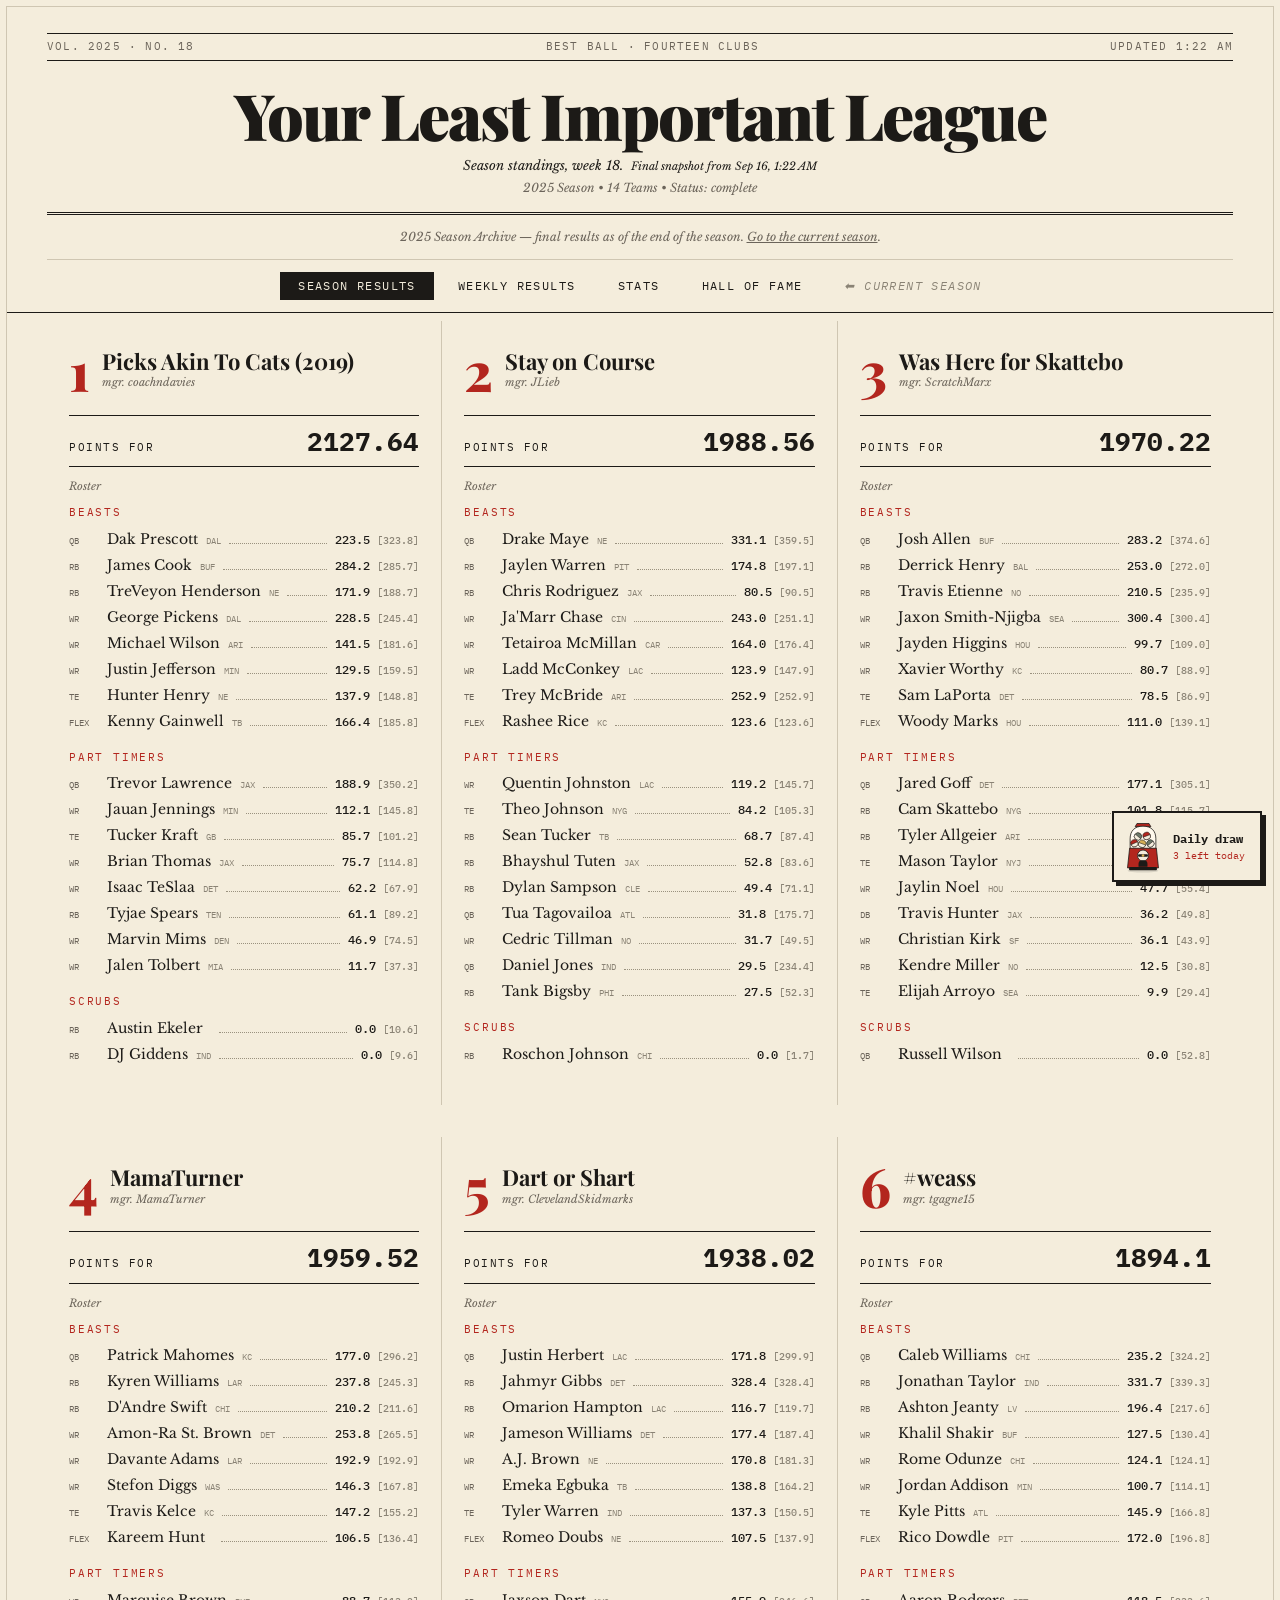
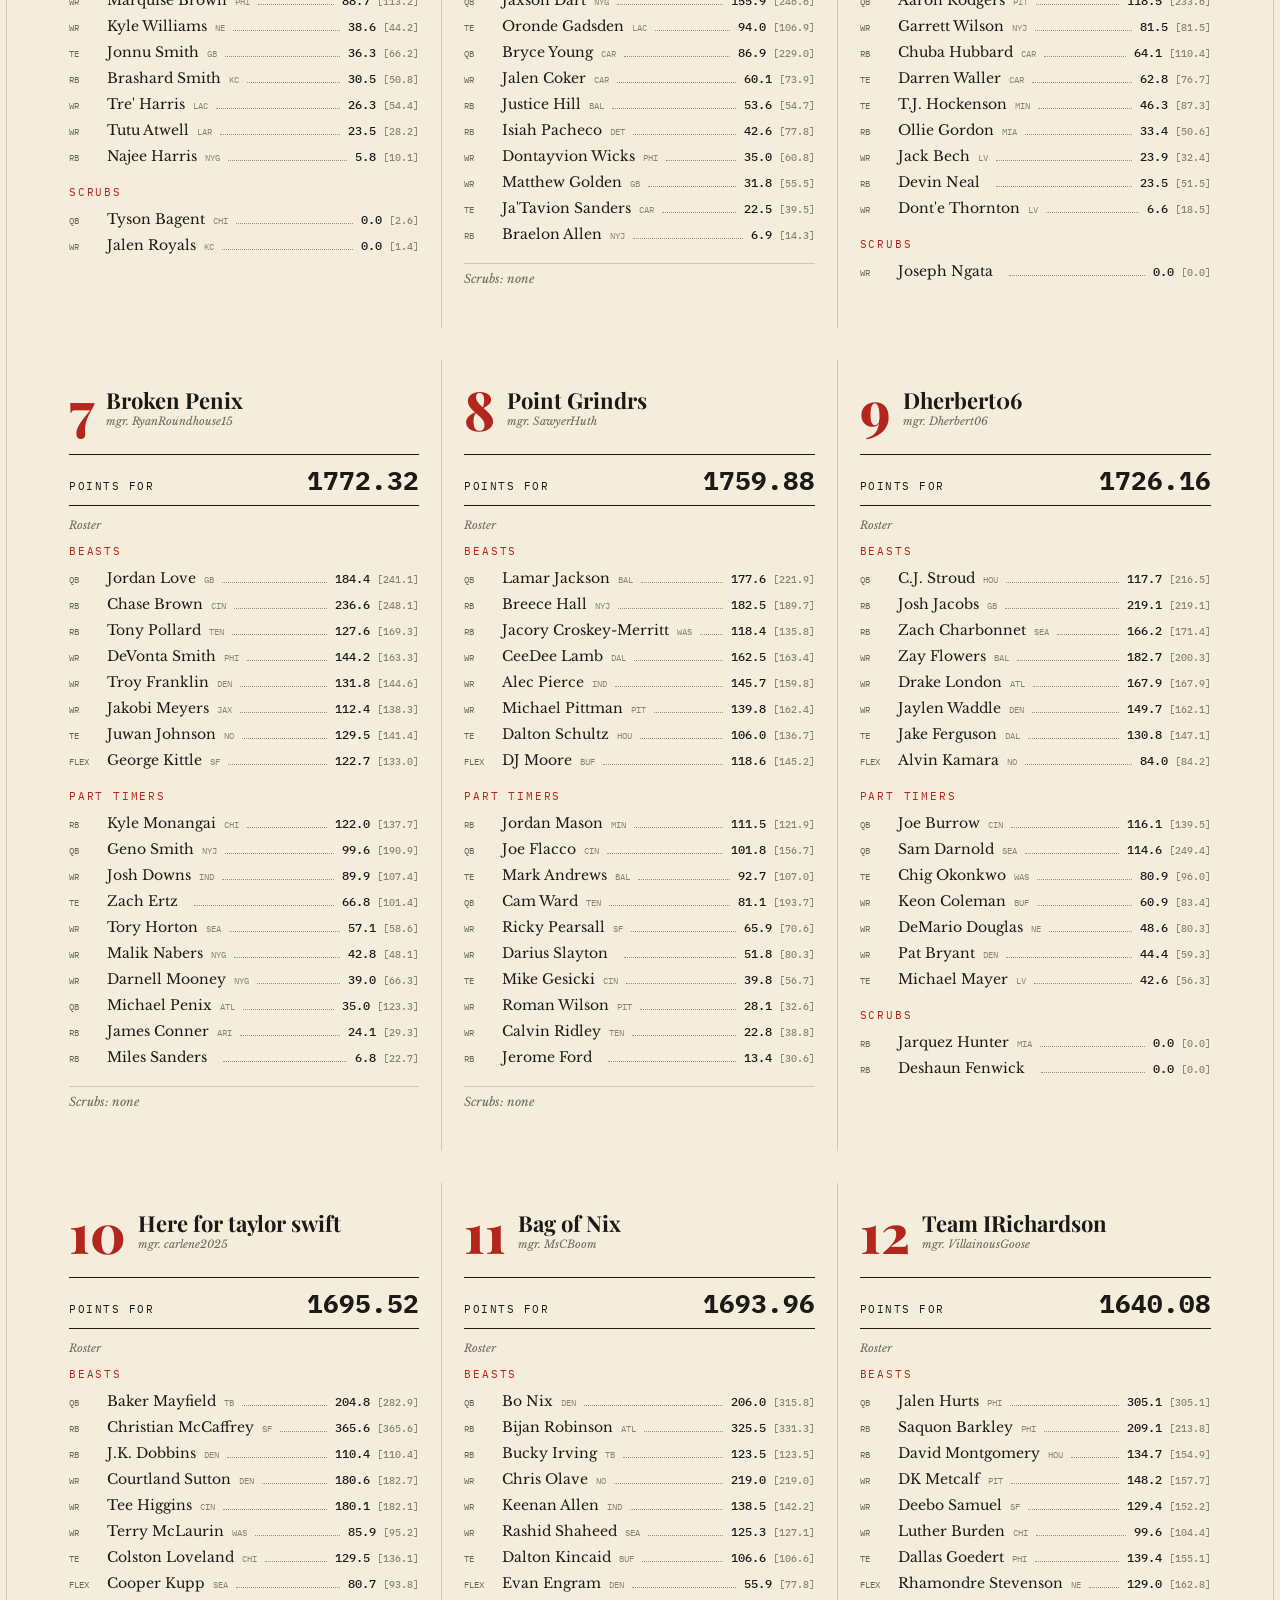
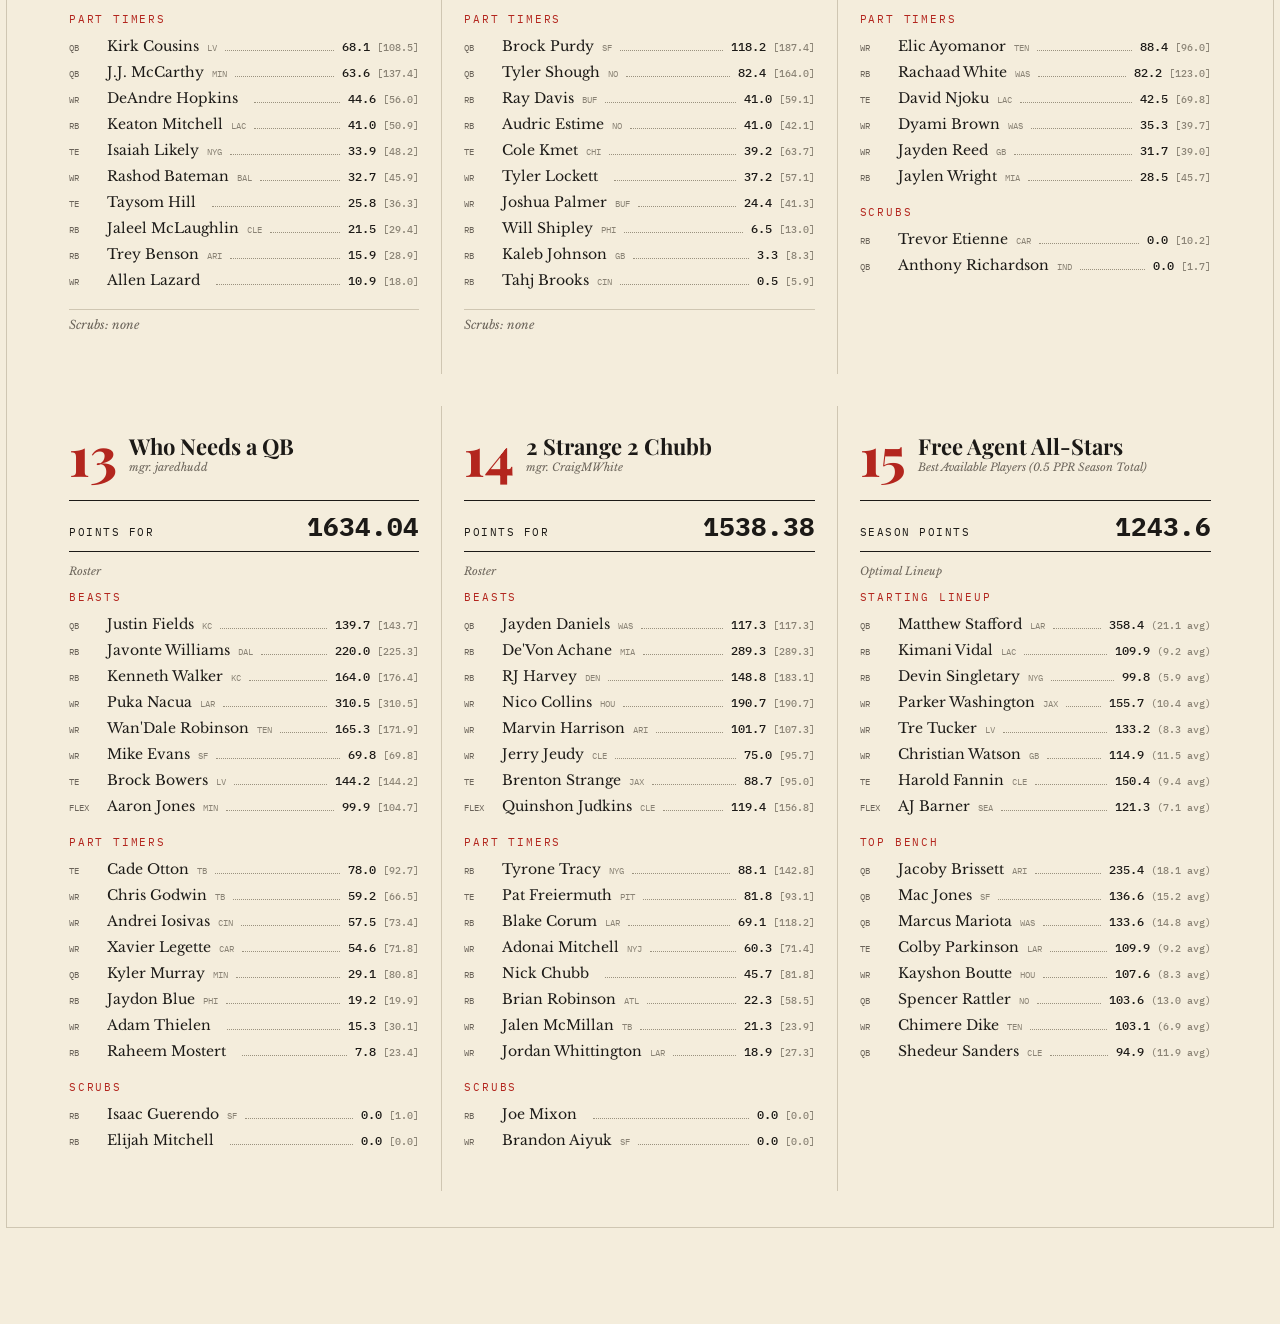
==== commit ff5fd007: "Add daily draft capsule machine with persistent player history" ====
--- a/2025/index.html
+++ b/2025/index.html
@@ -6,6 +6,9 @@
     <title>2025 Archive - Your Least Important League - Teams & Rosters</title>
     <link rel="stylesheet" href="../newsprint.css">
     <script src="../newsprint.js" defer></script>
+    <link rel="stylesheet" href="../gacha.css">
+    <script src="../gacha-core.js" defer></script>
+    <script src="../gacha.js" defer></script>
 </head>
 <body>
     <div class="container">
--- a/gacha.css
+++ b/gacha.css
@@ -0,0 +1,59 @@
+/* Scoped styles keep the machine independent of each league page. */
+.gacha-launcher { position: fixed; z-index: 50; right: max(18px, env(safe-area-inset-right)); bottom: max(18px, env(safe-area-inset-bottom)); display: flex; align-items: center; gap: 9px; padding: 6px 15px 6px 8px; border: 2px solid var(--ink); background: var(--paper); color: var(--ink); box-shadow: 4px 4px 0 var(--ink); font: 700 12px/1.5 var(--mono); text-align: left; }
+.gacha-launcher:hover { background: #fff9ec; }
+.gacha-launcher .gacha-machine { width: 42px; height: 55px; }
+.gacha-launcher small { display: block; color: var(--red); font: 10px/1.5 var(--mono); }
+.gacha-panel { position: fixed; inset: auto max(18px, env(safe-area-inset-right)) max(100px, calc(env(safe-area-inset-bottom) + 88px)) auto; margin: 0; width: 390px; max-width: calc(100vw - 24px); max-height: calc(100dvh - 124px); padding: 20px; overflow: auto; overscroll-behavior: contain; border: 2px solid var(--ink); background: var(--paper); color: var(--ink); box-shadow: 7px 7px 0 rgba(28,26,23,.25); font: 12px/1.5 var(--serif); }
+.gacha-panel::backdrop { background: rgba(28,26,23,.25); }
+.gacha-panel [hidden] { display: none !important; }
+.gacha-heading { display: flex; justify-content: space-between; align-items: center; gap: 12px; padding-bottom: 13px; border-bottom: 3px double var(--ink); }
+.gacha-eyebrow { font: 9px/1.5 var(--mono); letter-spacing: 1.5px; text-transform: uppercase; color: var(--red); }
+.gacha-heading h2 { font: 800 28px/1.3 var(--display); }
+.gacha-close { flex-shrink: 0; width: 44px; height: 44px; border: 1px solid var(--rule); background: transparent; color: var(--ink); font: 26px/1 var(--serif); }
+.gacha-stage { display: flex; align-items: center; justify-content: center; gap: 22px; padding: 16px 0 10px; }
+.gacha-stage .gacha-machine { flex-shrink: 0; width: 122px; height: 157px; overflow: visible; }
+.gacha-tagline { font: italic 19px/1.4 var(--serif); }
+.gacha-pool { max-width: 160px; margin-top: 10px; color: var(--muted); font: 10px/1.7 var(--mono); }
+.gacha-allowance { text-align: center; font: 600 12px/1.6 var(--mono); }
+.gacha-reset { margin: 3px 0 12px; text-align: center; color: var(--muted); font: 9px/1.6 var(--mono); font-variant-numeric: tabular-nums; }
+.gacha-draw { width: 100%; min-height: 46px; border: 1px solid var(--ink); background: var(--red); color: #fff9ec; font: 600 12px/1.5 var(--mono); }
+.gacha-draw:hover:enabled { background: #8e1d17; }
+.gacha-draw:disabled { background: var(--rule); color: var(--muted); cursor: default; }
+.gacha-message { margin-top: 10px; color: var(--red); font: 11px/1.6 var(--mono); }
+.gacha-message:empty { display: none; }
+.gacha-result { margin-top: 14px; padding: 12px; border: 1px solid var(--red); background: #fff9ec; animation: gacha-reveal .35s ease-out both; }
+.gacha-player { display: flex; gap: 12px; align-items: center; min-width: 0; }
+.gacha-player > div { min-width: 0; }
+.gacha-player strong { font: 700 15px/1.4 var(--display); overflow-wrap: anywhere; }
+.gacha-player p, .gacha-player time { display: block; margin-top: 3px; color: var(--muted); font: 9px/1.5 var(--mono); }
+.gacha-portrait { position: relative; display: grid; place-items: center; flex: 0 0 54px; width: 54px; height: 54px; overflow: hidden; border: 1px solid var(--rule); border-radius: 50%; background: #e5dcc7; font: 600 18px var(--mono); }
+.gacha-portrait img { position: absolute; inset: 0; width: 100%; height: 100%; object-fit: cover; background: #e5dcc7; }
+.gacha-result .gacha-portrait { flex-basis: 72px; width: 72px; height: 72px; }
+.gacha-history { margin-top: 18px; border-top: 3px double var(--ink); }
+.gacha-history h3 { margin: 13px 0 8px; font: 600 11px/1.5 var(--mono); text-transform: uppercase; letter-spacing: 1px; }
+.gacha-history-count { color: var(--red); }
+.gacha-history-list { list-style: none; }
+.gacha-history-list li { padding: 10px 0; border-bottom: 1px solid var(--rule); }
+.gacha-empty { color: var(--muted); font-style: italic; }
+.gacha-more { width: 100%; min-height: 44px; margin-top: 10px; border: 1px solid var(--rule); background: transparent; color: var(--ink); font: 11px var(--mono); }
+.gacha-footnote { margin-top: 14px; color: var(--muted); font: 9px/1.7 var(--mono); }
+.gacha-crank { transform-origin: 80px 137px; }
+.gacha-capsule { opacity: 0; }
+.gacha-spinning .gacha-stage .gacha-crank { animation: gacha-turn .8s ease-in-out; }
+.gacha-spinning .gacha-stage .gacha-balls { animation: gacha-shake .16s ease-in-out 7 alternate; }
+.gacha-spinning .gacha-stage .gacha-capsule { animation: gacha-drop .65s .95s ease-out both; }
+@keyframes gacha-turn { to { transform: rotate(360deg); } }
+@keyframes gacha-shake { from { transform: translate(-2px, -3px); } to { transform: translate(2px, 1px); } }
+@keyframes gacha-drop { 0% { opacity: 0; transform: translate(80px, 157px); } 25% { opacity: 1; } 70% { transform: translate(80px, 191px); } 100% { opacity: 1; transform: translate(80px, 185px); } }
+@keyframes gacha-reveal { from { opacity: 0; transform: translateY(6px); } to { opacity: 1; transform: translateY(0); } }
+/* Leave the final content reachable above the floating launcher. */
+body:has(.gacha-launcher) { padding-bottom: calc(96px + env(safe-area-inset-bottom)); }
+@media (max-width: 480px) {
+    .gacha-launcher { right: max(12px, env(safe-area-inset-right)); bottom: max(12px, env(safe-area-inset-bottom)); padding-right: 11px; }
+    .gacha-panel { right: max(12px, env(safe-area-inset-right)); bottom: max(92px, calc(env(safe-area-inset-bottom) + 80px)); max-height: calc(100dvh - 108px - env(safe-area-inset-bottom)); padding: 16px; }
+    .gacha-stage { gap: 16px; }
+    .gacha-heading h2 { font-size: 25px; }
+}
+@media (prefers-reduced-motion: reduce) {
+    .gacha-panel *, .gacha-panel *::before, .gacha-panel *::after { animation: none !important; transition: none !important; }
+}
